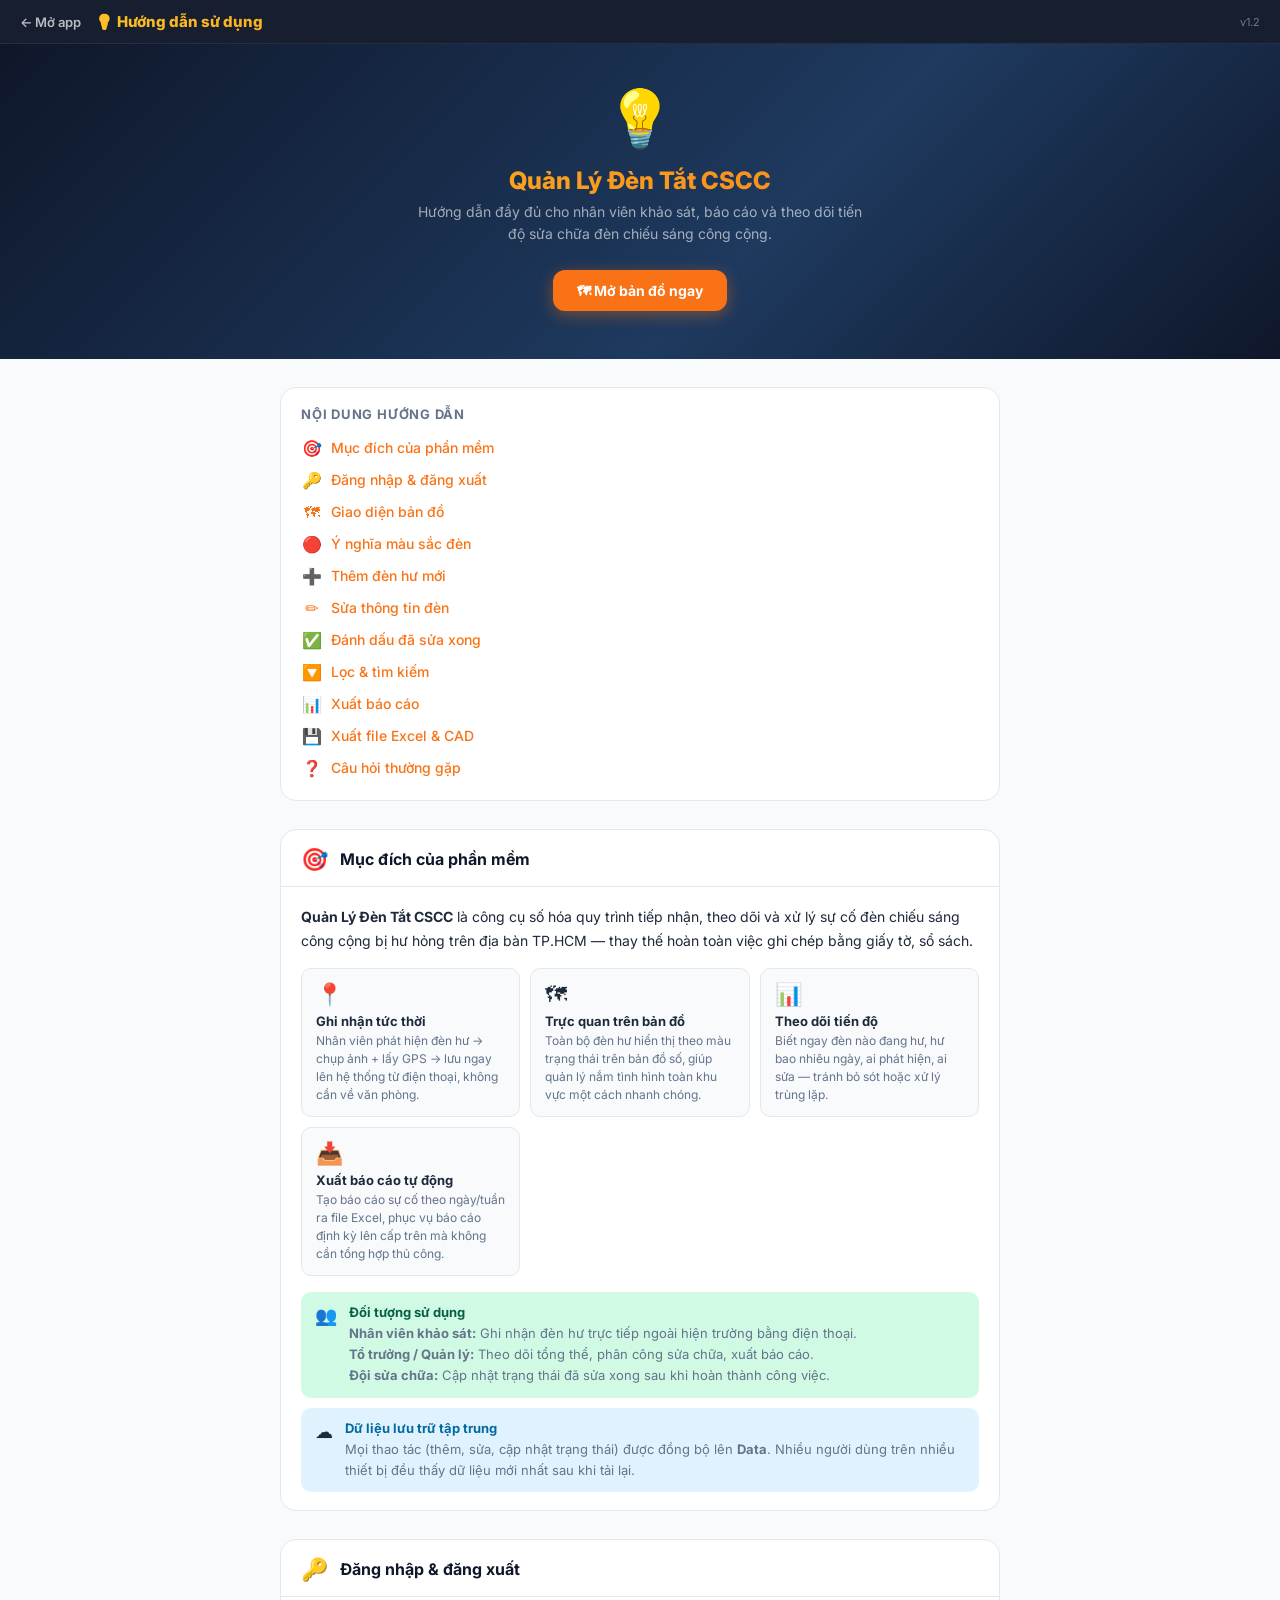
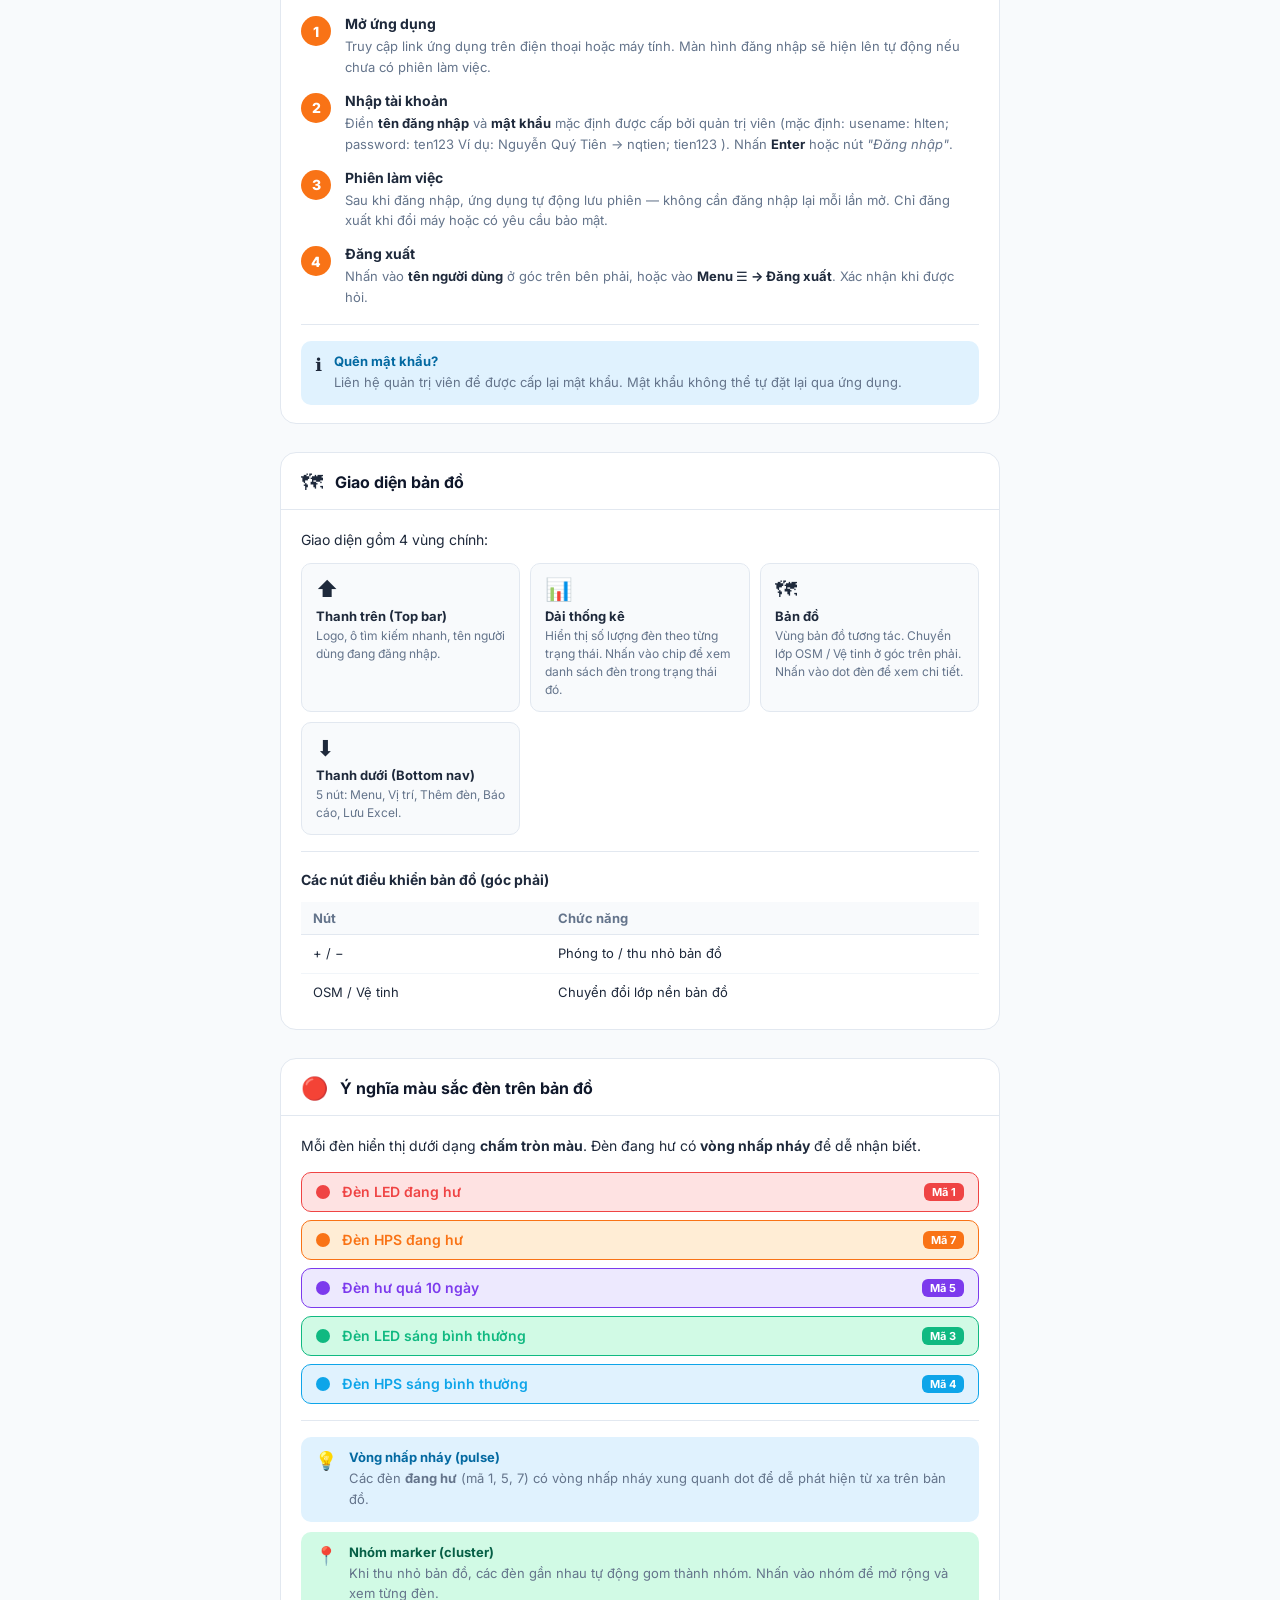
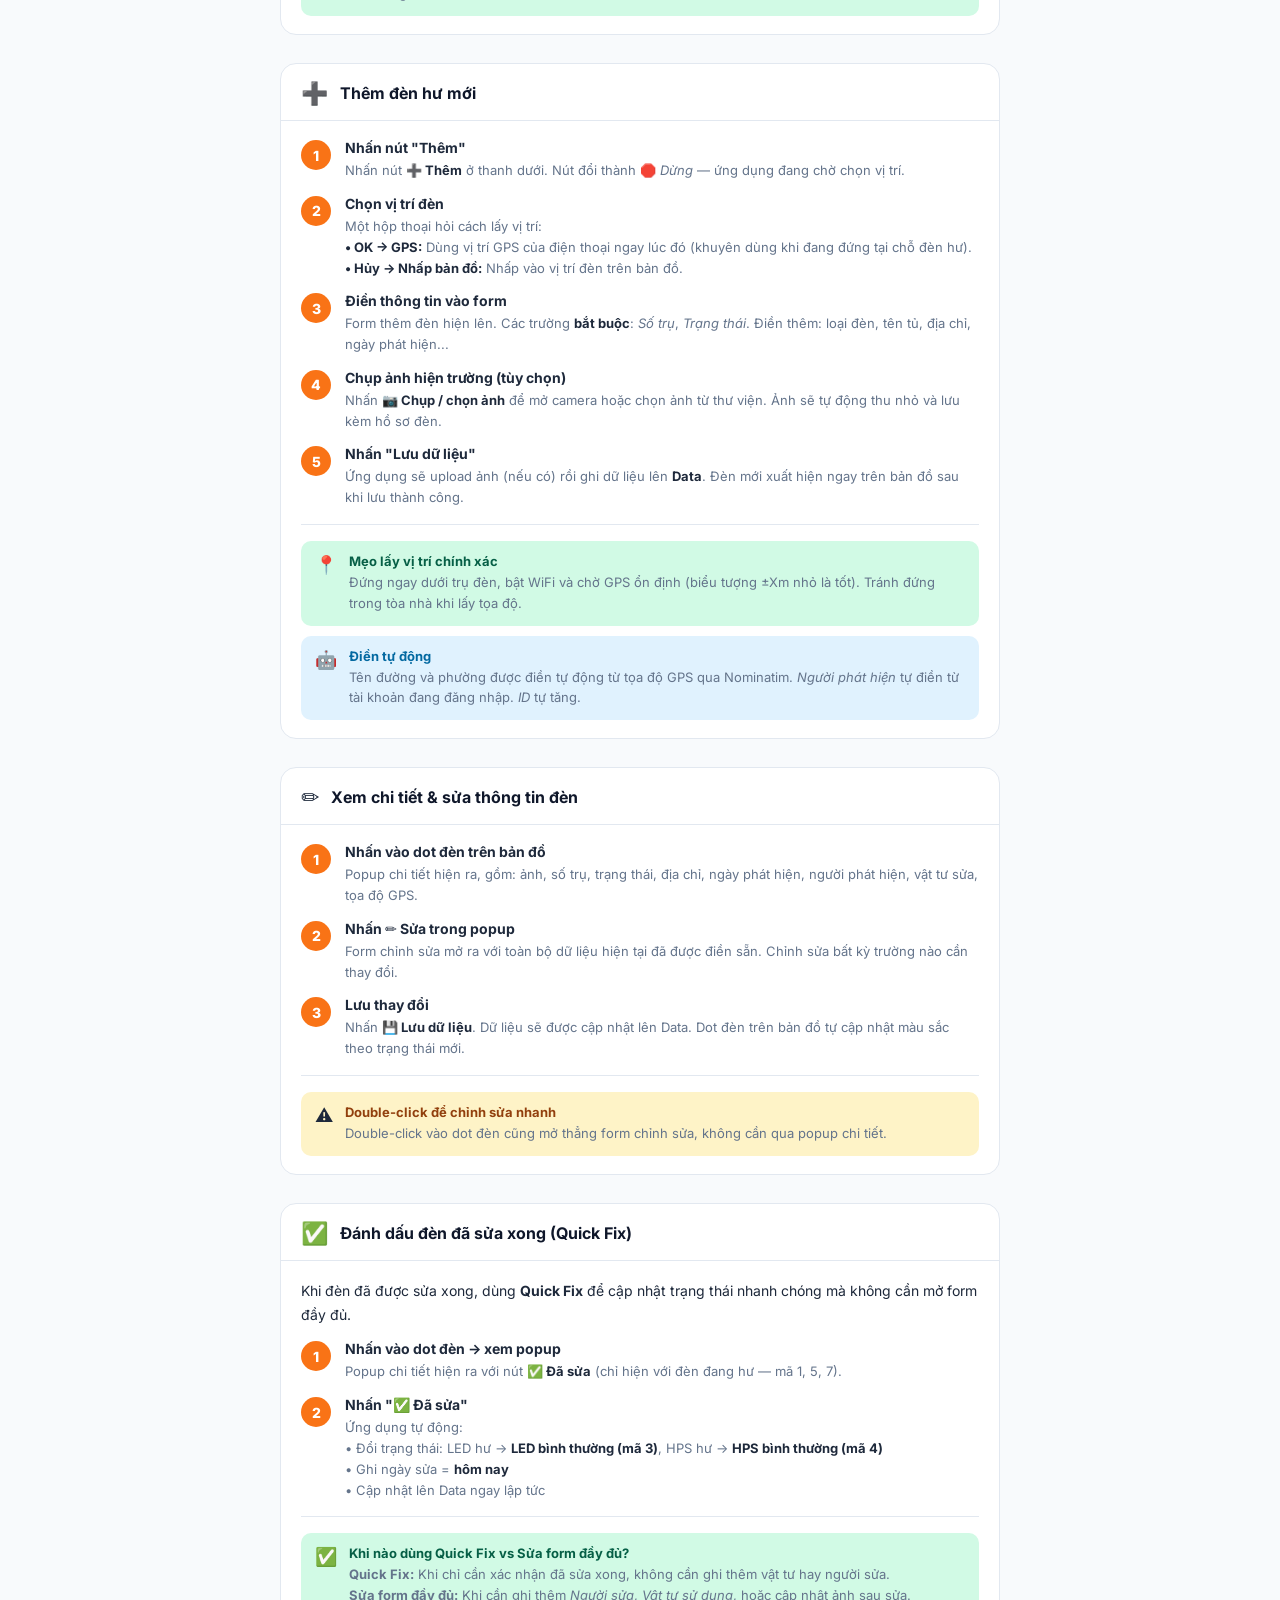
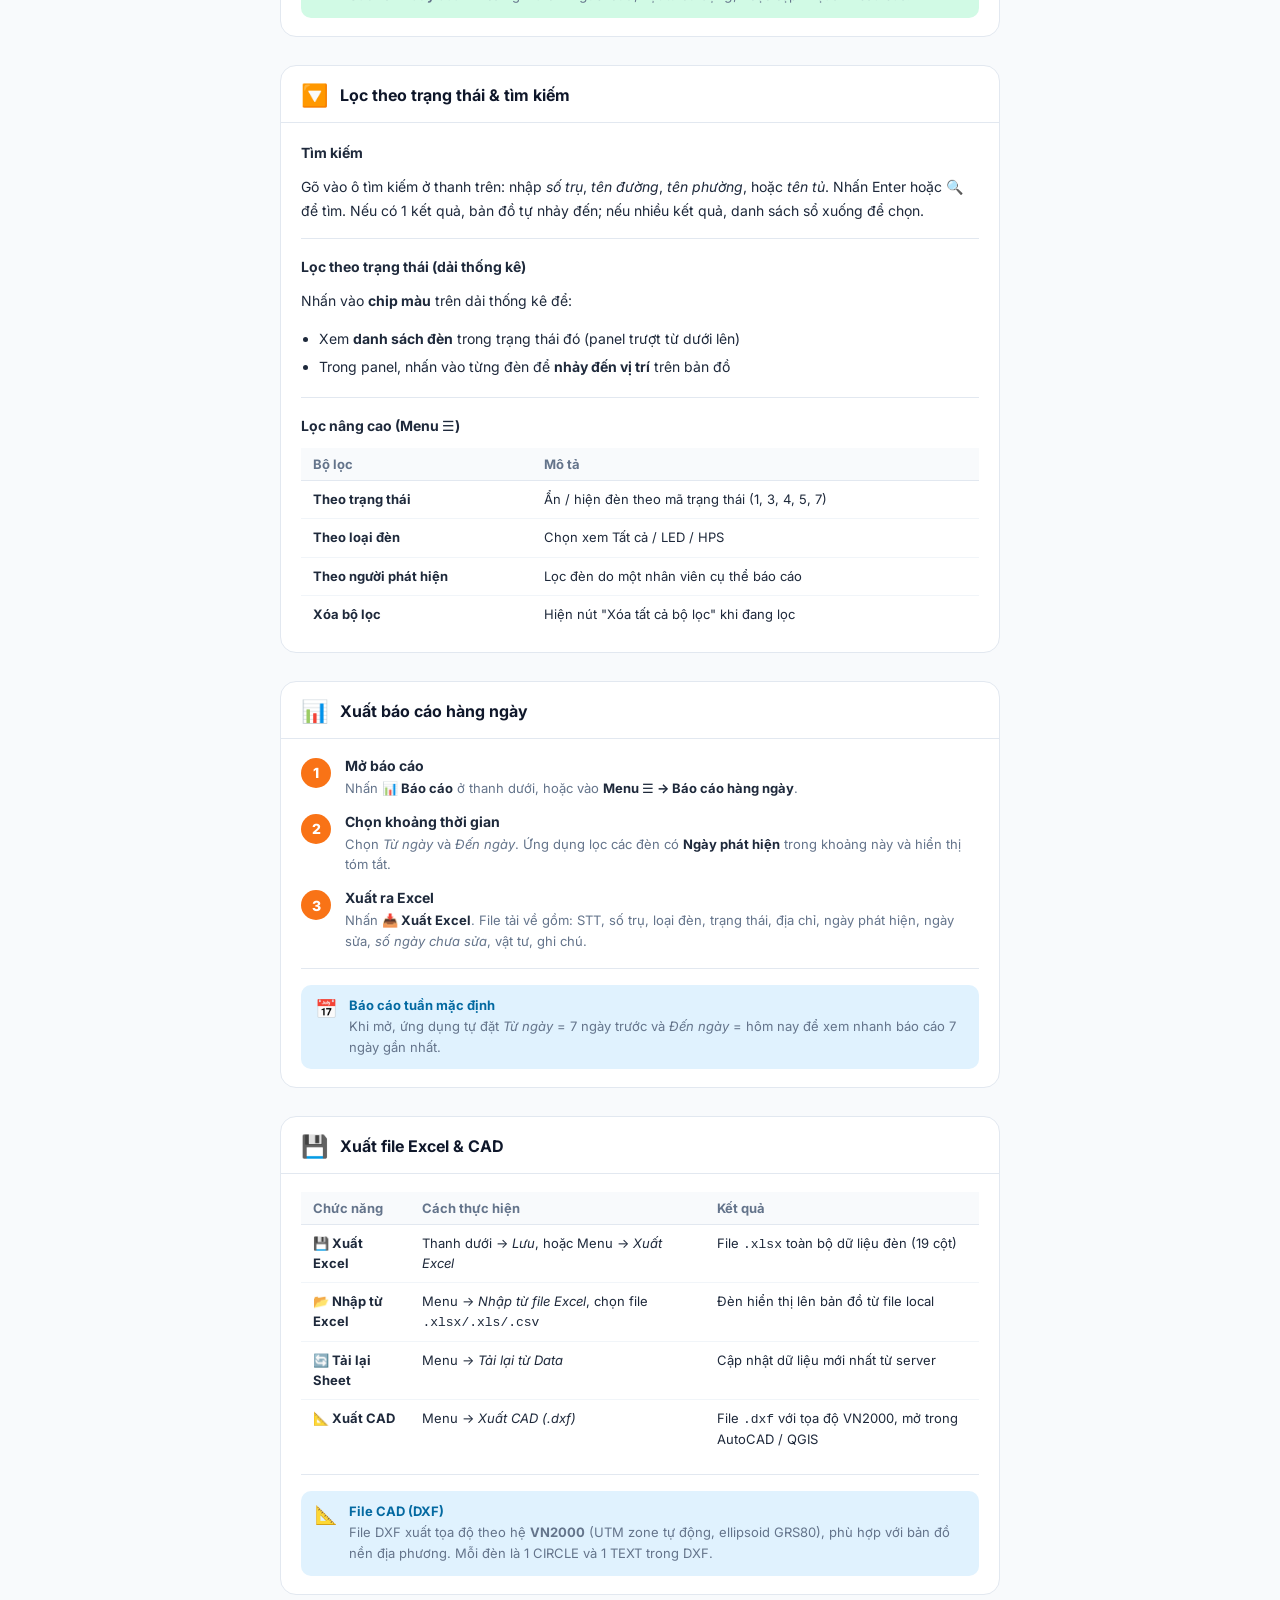
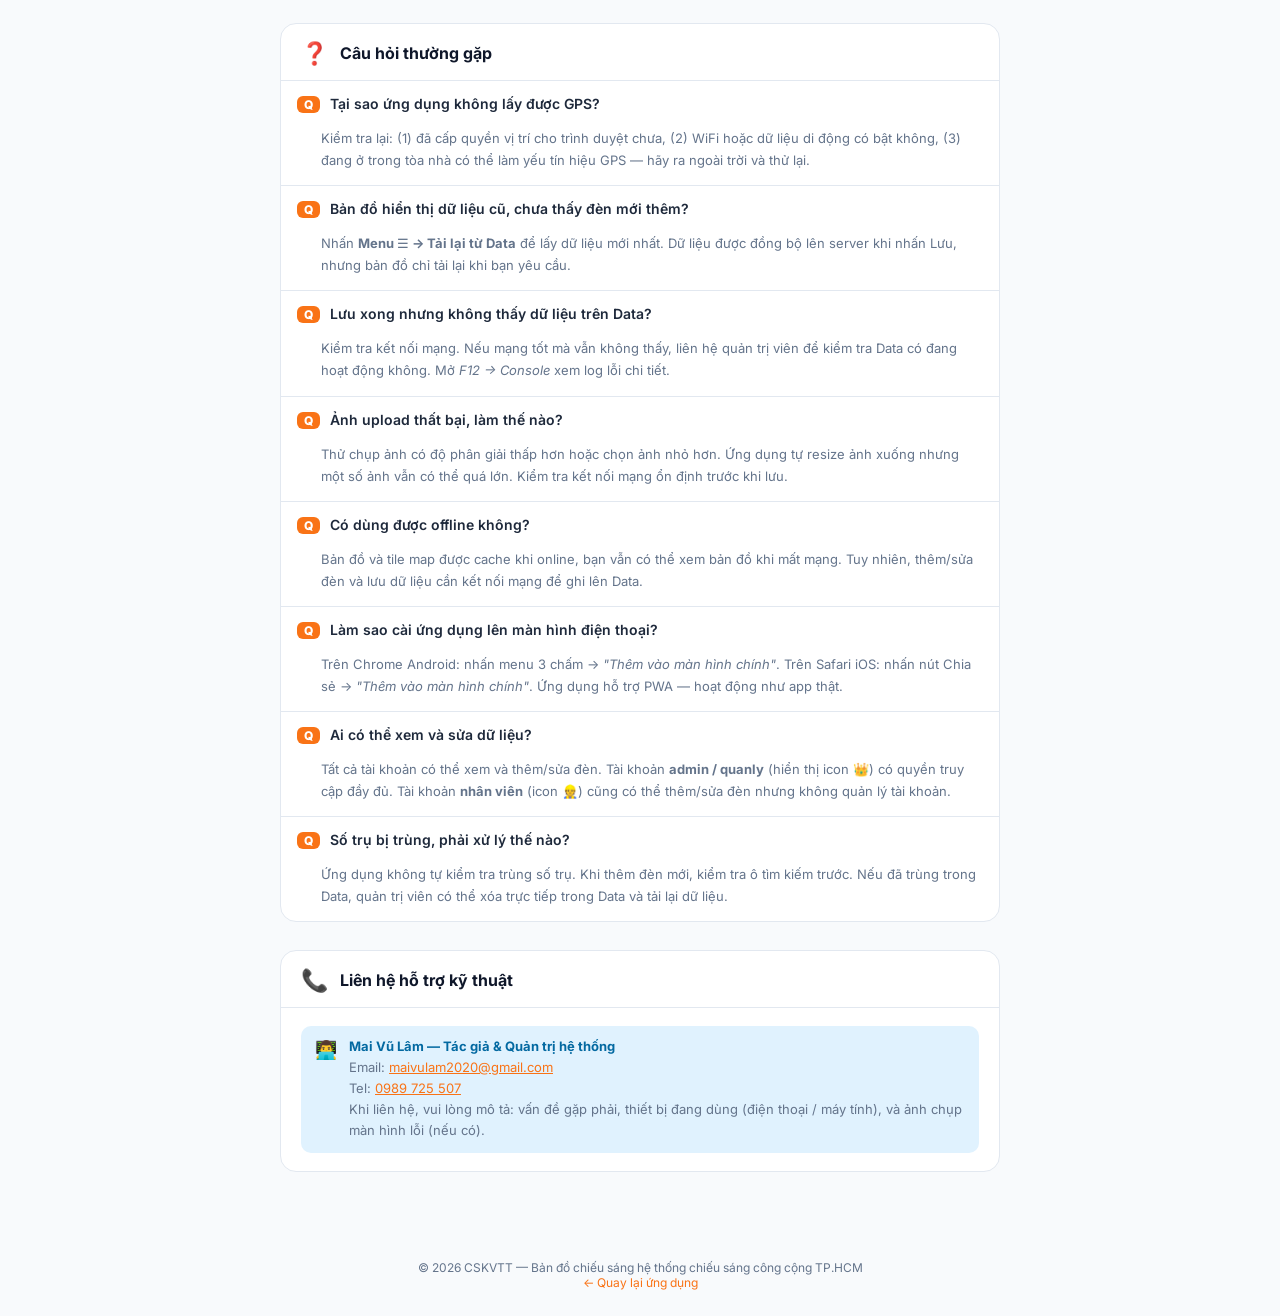
==== huongdan.html @ 90a9df26 "lan2" ====
<!DOCTYPE html>
<html lang="vi">
<head>
  <meta charset="utf-8">
  <meta name="viewport" content="width=device-width, initial-scale=1.0, viewport-fit=cover">
  <title>Hướng dẫn — Quản Lý Đèn Tắt CSCC</title>
  <link href="https://fonts.googleapis.com/css2?family=Inter:wght@400;500;600;700;800&display=swap" rel="stylesheet">
  <style>
    *, *::before, *::after { box-sizing: border-box; margin: 0; padding: 0; }
    :root {
      --navy: #0f172a; --navy2: #1e293b;
      --orange: #f97316; --orange-light: #fff7ed;
      --green: #10b981; --green-light: #d1fae5;
      --red: #ef4444; --red-light: #fee2e2;
      --sky: #0ea5e9; --sky-light: #e0f2fe;
      --purple: #7c3aed; --purple-light: #ede9fe;
      --amber: #f59e0b;
      --text: #1e293b; --text-muted: #64748b; --border: #e2e8f0; --bg: #f8fafc;
    }
    html, body { font-family: 'Inter', system-ui, sans-serif; color: var(--text); background: var(--bg); }

    /* ── TOPBAR ── */
    .topbar {
      position: sticky; top: 0; z-index: 100;
      background: rgba(15,23,42,.97); backdrop-filter: blur(14px);
      padding: 12px 20px; display: flex; align-items: center; gap: 14px;
      border-bottom: 1px solid rgba(255,255,255,.08);
    }
    .topbar-back {
      color: rgba(255,255,255,.7); text-decoration: none; font-size: 13px; font-weight: 600;
      display: flex; align-items: center; gap: 6px; transition: color .2s;
    }
    .topbar-back:hover { color: var(--orange); }
    .topbar-title {
      font-size: 15px; font-weight: 800; flex: 1;
      background: linear-gradient(135deg, #fbbf24, #f97316);
      -webkit-background-clip: text; -webkit-text-fill-color: transparent;
    }
    .topbar-ver { font-size: 11px; color: rgba(255,255,255,.4); }

    /* ── HERO ── */
    .hero {
      background: linear-gradient(135deg, var(--navy) 0%, #1e3a5f 60%, #0f172a 100%);
      padding: 40px 20px 48px; text-align: center; color: #fff;
    }
    .hero-icon { font-size: 56px; margin-bottom: 14px; }
    .hero-title { font-size: 24px; font-weight: 800; margin-bottom: 6px;
      background: linear-gradient(135deg,#fbbf24,#f97316); -webkit-background-clip:text; -webkit-text-fill-color:transparent; }
    .hero-sub { font-size: 14px; color: rgba(255,255,255,.6); max-width: 460px; margin: 0 auto 24px; line-height: 1.6; }
    .hero-link {
      display: inline-flex; align-items: center; gap: 8px;
      background: var(--orange); color: #fff; text-decoration: none;
      padding: 12px 24px; border-radius: 12px; font-weight: 700; font-size: 14px;
      box-shadow: 0 4px 16px rgba(249,115,22,.4); transition: opacity .2s;
    }
    .hero-link:hover { opacity: .88; }

    /* ── TOC ── */
    .toc-wrap { max-width: 760px; margin: 0 auto; padding: 28px 20px 0; }
    .toc { background: #fff; border-radius: 16px; border: 1px solid var(--border); padding: 18px 20px; }
    .toc-title { font-size: 13px; font-weight: 700; color: var(--text-muted); text-transform: uppercase; letter-spacing: .06em; margin-bottom: 12px; }
    .toc-list { list-style: none; display: flex; flex-direction: column; gap: 4px; }
    .toc-list a { color: var(--orange); text-decoration: none; font-size: 14px; font-weight: 500; display: flex; align-items: center; gap: 8px; padding: 4px 0; }
    .toc-list a:hover { text-decoration: underline; }
    .toc-list .ti { font-size: 16px; width: 22px; text-align: center; }

    /* ── CONTENT ── */
    .content { max-width: 760px; margin: 0 auto; padding: 28px 20px 60px; display: flex; flex-direction: column; gap: 28px; }
    .section { background: #fff; border-radius: 16px; border: 1px solid var(--border); overflow: hidden; }
    .section-header {
      padding: 16px 20px 14px; border-bottom: 1px solid var(--border);
      display: flex; align-items: center; gap: 12px;
    }
    .section-icon { font-size: 22px; }
    .section-title { font-size: 16px; font-weight: 700; color: var(--navy); }
    .section-body { padding: 18px 20px; }
    .section-body p { font-size: 14px; line-height: 1.7; color: var(--text); margin-bottom: 12px; }
    .section-body p:last-child { margin-bottom: 0; }

    /* ── STEPS ── */
    .steps { display: flex; flex-direction: column; gap: 14px; }
    .step { display: flex; gap: 14px; align-items: flex-start; }
    .step-num {
      width: 30px; height: 30px; border-radius: 50%; background: var(--orange); color: #fff;
      font-size: 14px; font-weight: 800; display: flex; align-items: center; justify-content: center; flex-shrink: 0; margin-top: 1px;
    }
    .step-body { flex: 1; }
    .step-title { font-size: 14px; font-weight: 700; color: var(--text); margin-bottom: 4px; }
    .step-desc { font-size: 13px; color: var(--text-muted); line-height: 1.6; }
    .step-desc strong { color: var(--text); }

    /* ── STATUS LEGEND ── */
    .status-grid { display: flex; flex-direction: column; gap: 8px; }
    .status-row {
      display: flex; align-items: center; gap: 12px; padding: 10px 14px;
      border-radius: 10px; border: 1.5px solid transparent;
    }
    .status-dot { width: 14px; height: 14px; border-radius: 50%; flex-shrink: 0; }
    .status-label { font-size: 14px; font-weight: 600; flex: 1; }
    .status-desc { font-size: 12px; color: var(--text-muted); }
    .status-tag { font-size: 11px; font-weight: 700; border-radius: 6px; padding: 2px 8px; flex-shrink: 0; }
    .pulse-demo {
      width: 14px; height: 14px; border-radius: 50%; flex-shrink: 0; position: relative;
    }
    .pulse-demo::before {
      content: ''; position: absolute; inset: -4px; border-radius: 50%;
      border: 2px solid currentColor; opacity: 0;
      animation: pulse 2s ease-out infinite;
    }
    @keyframes pulse { 0%{opacity:.7;transform:scale(1)} 100%{opacity:0;transform:scale(2)} }

    /* ── TIPS ── */
    .tip { display: flex; gap: 12px; padding: 12px 14px; border-radius: 10px; align-items: flex-start; margin-bottom: 10px; }
    .tip:last-child { margin-bottom: 0; }
    .tip-icon { font-size: 18px; flex-shrink: 0; margin-top: 1px; }
    .tip-body { flex: 1; }
    .tip-title { font-size: 13px; font-weight: 700; margin-bottom: 3px; }
    .tip-desc { font-size: 13px; line-height: 1.6; color: var(--text-muted); }
    .tip.info { background: var(--sky-light); }
    .tip.info .tip-title { color: #0369a1; }
    .tip.warn { background: var(--amber-light, #fef3c7); }
    .tip.warn .tip-title { color: #92400e; }
    .tip.ok { background: var(--green-light); }
    .tip.ok .tip-title { color: #065f46; }
    .tip.err { background: var(--red-light); }
    .tip.err .tip-title { color: #991b1b; }

    /* ── UI REFERENCE ── */
    .ui-grid { display: grid; grid-template-columns: repeat(auto-fill, minmax(200px, 1fr)); gap: 10px; }
    .ui-card { background: var(--bg); border-radius: 10px; border: 1px solid var(--border); padding: 12px 14px; }
    .ui-icon { font-size: 22px; margin-bottom: 6px; }
    .ui-name { font-size: 13px; font-weight: 700; color: var(--text); margin-bottom: 3px; }
    .ui-desc { font-size: 12px; color: var(--text-muted); line-height: 1.5; }

    /* ── TABLE ── */
    .tbl { width: 100%; border-collapse: collapse; font-size: 13px; }
    .tbl th { background: var(--bg); font-weight: 700; color: var(--text-muted); text-align: left; padding: 8px 12px; border-bottom: 1.5px solid var(--border); }
    .tbl td { padding: 9px 12px; border-bottom: 1px solid #f1f5f9; vertical-align: top; line-height: 1.5; }
    .tbl tr:last-child td { border-bottom: none; }
    .badge { display: inline-block; border-radius: 6px; padding: 2px 8px; font-size: 11px; font-weight: 700; }

    /* ── FAQ ── */
    .faq { display: flex; flex-direction: column; gap: 0; }
    .faq-item { border-bottom: 1px solid var(--border); }
    .faq-item:last-child { border-bottom: none; }
    .faq-q { padding: 14px 16px; font-size: 14px; font-weight: 600; color: var(--text); display: flex; align-items: flex-start; gap: 10px; }
    .faq-q::before { content: 'Q'; background: var(--orange); color: #fff; border-radius: 6px; padding: 1px 7px; font-size: 12px; font-weight: 800; flex-shrink: 0; margin-top: 1px; }
    .faq-a { padding: 0 16px 14px 40px; font-size: 13px; color: var(--text-muted); line-height: 1.7; }

    /* ── DIVIDER ── */
    hr.soft { border: none; border-top: 1px solid var(--border); margin: 16px 0; }

    /* ── FOOTER ── */
    .footer { text-align: center; padding: 28px 20px; font-size: 12px; color: var(--text-muted); }
    .footer a { color: var(--orange); text-decoration: none; }

    @media (max-width: 540px) {
      .hero-title { font-size: 20px; }
      .ui-grid { grid-template-columns: 1fr 1fr; }
      .tbl { font-size: 12px; }
    }
  </style>
</head>
<body>

<!-- TOPBAR -->
<nav class="topbar">
  <a href="dentat.html" class="topbar-back">← Mở app</a>
  <span class="topbar-title">💡 Hướng dẫn sử dụng</span>
  <span class="topbar-ver">v1.2</span>
</nav>

<!-- HERO -->
<div class="hero">
  <div class="hero-icon">💡</div>
  <div class="hero-title">Quản Lý Đèn Tắt CSCC</div>
  <div class="hero-sub">Hướng dẫn đầy đủ cho nhân viên khảo sát, báo cáo và theo dõi tiến độ sửa chữa đèn chiếu sáng công cộng.</div>
  <a href="dentat.html" class="hero-link">🗺 Mở bản đồ ngay</a>
</div>

<!-- TOC -->
<div class="toc-wrap">
  <div class="toc">
    <div class="toc-title">Nội dung hướng dẫn</div>
    <ul class="toc-list">
      <li><a href="#s-purpose"><span class="ti">🎯</span>Mục đích của phần mềm</a></li>
      <li><a href="#s-login"><span class="ti">🔑</span>Đăng nhập & đăng xuất</a></li>
      <li><a href="#s-map"><span class="ti">🗺</span>Giao diện bản đồ</a></li>
      <li><a href="#s-status"><span class="ti">🔴</span>Ý nghĩa màu sắc đèn</a></li>
      <li><a href="#s-add"><span class="ti">➕</span>Thêm đèn hư mới</a></li>
      <li><a href="#s-edit"><span class="ti">✏️</span>Sửa thông tin đèn</a></li>
      <li><a href="#s-fix"><span class="ti">✅</span>Đánh dấu đã sửa xong</a></li>
      <li><a href="#s-filter"><span class="ti">🔽</span>Lọc & tìm kiếm</a></li>
      <li><a href="#s-report"><span class="ti">📊</span>Xuất báo cáo</a></li>
      <li><a href="#s-export"><span class="ti">💾</span>Xuất file Excel & CAD</a></li>
      <li><a href="#s-faq"><span class="ti">❓</span>Câu hỏi thường gặp</a></li>
    </ul>
  </div>
</div>

<!-- CONTENT -->
<div class="content">

  <!-- PURPOSE -->
  <div class="section" id="s-purpose">
    <div class="section-header">
      <span class="section-icon">🎯</span>
      <span class="section-title">Mục đích của phần mềm</span>
    </div>
    <div class="section-body">
      <p><strong>Quản Lý Đèn Tắt CSCC</strong> là công cụ số hóa quy trình tiếp nhận, theo dõi và xử lý sự cố đèn chiếu sáng công cộng bị hư hỏng trên địa bàn TP.HCM — thay thế hoàn toàn việc ghi chép bằng giấy tờ, sổ sách.</p>

      <div class="ui-grid" style="margin:16px 0">
        <div class="ui-card">
          <div class="ui-icon">📍</div>
          <div class="ui-name">Ghi nhận tức thời</div>
          <div class="ui-desc">Nhân viên phát hiện đèn hư → chụp ảnh + lấy GPS → lưu ngay lên hệ thống từ điện thoại, không cần về văn phòng.</div>
        </div>
        <div class="ui-card">
          <div class="ui-icon">🗺</div>
          <div class="ui-name">Trực quan trên bản đồ</div>
          <div class="ui-desc">Toàn bộ đèn hư hiển thị theo màu trạng thái trên bản đồ số, giúp quản lý nắm tình hình toàn khu vực một cách nhanh chóng.</div>
        </div>
        <div class="ui-card">
          <div class="ui-icon">📊</div>
          <div class="ui-name">Theo dõi tiến độ</div>
          <div class="ui-desc">Biết ngay đèn nào đang hư, hư bao nhiêu ngày, ai phát hiện, ai sửa — tránh bỏ sót hoặc xử lý trùng lặp.</div>
        </div>
        <div class="ui-card">
          <div class="ui-icon">📥</div>
          <div class="ui-name">Xuất báo cáo tự động</div>
          <div class="ui-desc">Tạo báo cáo sự cố theo ngày/tuần ra file Excel, phục vụ báo cáo định kỳ lên cấp trên mà không cần tổng hợp thủ công.</div>
        </div>
      </div>

      <div class="tip ok">
        <span class="tip-icon">👥</span>
        <div class="tip-body">
          <div class="tip-title">Đối tượng sử dụng</div>
          <div class="tip-desc">
            <strong>Nhân viên khảo sát:</strong> Ghi nhận đèn hư trực tiếp ngoài hiện trường bằng điện thoại.<br>
            <strong>Tổ trưởng / Quản lý:</strong> Theo dõi tổng thể, phân công sửa chữa, xuất báo cáo.<br>
            <strong>Đội sửa chữa:</strong> Cập nhật trạng thái đã sửa xong sau khi hoàn thành công việc.
          </div>
        </div>
      </div>

      <div class="tip info" style="margin-top:10px">
        <span class="tip-icon">☁️</span>
        <div class="tip-body">
          <div class="tip-title">Dữ liệu lưu trữ tập trung</div>
          <div class="tip-desc">Mọi thao tác (thêm, sửa, cập nhật trạng thái) được đồng bộ lên <strong>Data</strong>. Nhiều người dùng trên nhiều thiết bị đều thấy dữ liệu mới nhất sau khi tải lại.</div>
        </div>
      </div>
    </div>
  </div>

  <!-- LOGIN -->
  <div class="section" id="s-login">
    <div class="section-header">
      <span class="section-icon">🔑</span>
      <span class="section-title">Đăng nhập & đăng xuất</span>
    </div>
    <div class="section-body">
      <div class="steps">
        <div class="step">
          <div class="step-num">1</div>
          <div class="step-body">
            <div class="step-title">Mở ứng dụng</div>
            <div class="step-desc">Truy cập link ứng dụng trên điện thoại hoặc máy tính. Màn hình đăng nhập sẽ hiện lên tự động nếu chưa có phiên làm việc.</div>
          </div>
        </div>
        <div class="step">
          <div class="step-num">2</div>
          <div class="step-body">
            <div class="step-title">Nhập tài khoản</div>
            <div class="step-desc">Điền <strong>tên đăng nhập</strong> và <strong>mật khẩu</strong> mặc định được cấp bởi quản trị viên (mặc định: usename: hlten; password: ten123 Ví dụ: Nguyễn Quý Tiên → nqtien; tien123 ). Nhấn <strong>Enter</strong> hoặc nút <em>"Đăng nhập"</em>.</div>
          </div>
        </div>
        <div class="step">
          <div class="step-num">3</div>
          <div class="step-body">
            <div class="step-title">Phiên làm việc</div>
            <div class="step-desc">Sau khi đăng nhập, ứng dụng tự động lưu phiên — không cần đăng nhập lại mỗi lần mở. Chỉ đăng xuất khi đổi máy hoặc có yêu cầu bảo mật.</div>
          </div>
        </div>
        <div class="step">
          <div class="step-num">4</div>
          <div class="step-body">
            <div class="step-title">Đăng xuất</div>
            <div class="step-desc">Nhấn vào <strong>tên người dùng</strong> ở góc trên bên phải, hoặc vào <strong>Menu ☰ → Đăng xuất</strong>. Xác nhận khi được hỏi.</div>
          </div>
        </div>
      </div>
      <hr class="soft">
      <div class="tip info">
        <span class="tip-icon">ℹ️</span>
        <div class="tip-body">
          <div class="tip-title">Quên mật khẩu?</div>
          <div class="tip-desc">Liên hệ quản trị viên để được cấp lại mật khẩu. Mật khẩu không thể tự đặt lại qua ứng dụng.</div>
        </div>
      </div>
    </div>
  </div>

  <!-- MAP INTERFACE -->
  <div class="section" id="s-map">
    <div class="section-header">
      <span class="section-icon">🗺</span>
      <span class="section-title">Giao diện bản đồ</span>
    </div>
    <div class="section-body">
      <p>Giao diện gồm 4 vùng chính:</p>
      <div class="ui-grid">
        <div class="ui-card">
          <div class="ui-icon">⬆️</div>
          <div class="ui-name">Thanh trên (Top bar)</div>
          <div class="ui-desc">Logo, ô tìm kiếm nhanh, tên người dùng đang đăng nhập.</div>
        </div>
        <div class="ui-card">
          <div class="ui-icon">📊</div>
          <div class="ui-name">Dải thống kê</div>
          <div class="ui-desc">Hiển thị số lượng đèn theo từng trạng thái. Nhấn vào chip để xem danh sách đèn trong trạng thái đó.</div>
        </div>
        <div class="ui-card">
          <div class="ui-icon">🗺</div>
          <div class="ui-name">Bản đồ</div>
          <div class="ui-desc">Vùng bản đồ tương tác. Chuyển lớp OSM / Vệ tinh ở góc trên phải. Nhấn vào dot đèn để xem chi tiết.</div>
        </div>
        <div class="ui-card">
          <div class="ui-icon">⬇️</div>
          <div class="ui-name">Thanh dưới (Bottom nav)</div>
          <div class="ui-desc">5 nút: Menu, Vị trí, Thêm đèn, Báo cáo, Lưu Excel.</div>
        </div>
      </div>
      <hr class="soft">
      <p style="font-weight:700;font-size:14px;margin-bottom:10px">Các nút điều khiển bản đồ (góc phải)</p>
      <table class="tbl">
        <thead><tr><th>Nút</th><th>Chức năng</th></tr></thead>
        <tbody>
          <tr><td>+&nbsp;/&nbsp;−</td><td>Phóng to / thu nhỏ bản đồ</td></tr>
          <tr><td>OSM / Vệ tinh</td><td>Chuyển đổi lớp nền bản đồ</td></tr>
        </tbody>
      </table>
    </div>
  </div>

  <!-- STATUS LEGEND -->
  <div class="section" id="s-status">
    <div class="section-header">
      <span class="section-icon">🔴</span>
      <span class="section-title">Ý nghĩa màu sắc đèn trên bản đồ</span>
    </div>
    <div class="section-body">
      <p>Mỗi đèn hiển thị dưới dạng <strong>chấm tròn màu</strong>. Đèn đang hư có <strong>vòng nhấp nháy</strong> để dễ nhận biết.</p>
      <div class="status-grid" style="margin-top:14px">
        <div class="status-row" style="background:#fee2e2;border-color:#ef4444">
          <div class="pulse-demo" style="background:#ef4444;color:#ef4444"></div>
          <div class="status-label" style="color:#ef4444">Đèn LED đang hư</div>
          <span class="status-tag" style="background:#ef4444;color:#fff">Mã 1</span>
        </div>
        <div class="status-row" style="background:#ffedd5;border-color:#f97316">
          <div class="pulse-demo" style="background:#f97316;color:#f97316"></div>
          <div class="status-label" style="color:#f97316">Đèn HPS đang hư</div>
          <span class="status-tag" style="background:#f97316;color:#fff">Mã 7</span>
        </div>
        <div class="status-row" style="background:#ede9fe;border-color:#7c3aed">
          <div class="pulse-demo" style="background:#7c3aed;color:#7c3aed"></div>
          <div class="status-label" style="color:#7c3aed">Đèn hư quá 10 ngày</div>
          <span class="status-tag" style="background:#7c3aed;color:#fff">Mã 5</span>
        </div>
        <div class="status-row" style="background:#d1fae5;border-color:#10b981">
          <div class="status-dot" style="background:#10b981"></div>
          <div class="status-label" style="color:#10b981">Đèn LED sáng bình thường</div>
          <span class="status-tag" style="background:#10b981;color:#fff">Mã 3</span>
        </div>
        <div class="status-row" style="background:#e0f2fe;border-color:#0ea5e9">
          <div class="status-dot" style="background:#0ea5e9"></div>
          <div class="status-label" style="color:#0ea5e9">Đèn HPS sáng bình thường</div>
          <span class="status-tag" style="background:#0ea5e9;color:#fff">Mã 4</span>
        </div>
      </div>
      <hr class="soft">
      <div class="tip info">
        <span class="tip-icon">💡</span>
        <div class="tip-body">
          <div class="tip-title">Vòng nhấp nháy (pulse)</div>
          <div class="tip-desc">Các đèn <strong>đang hư</strong> (mã 1, 5, 7) có vòng nhấp nháy xung quanh dot để dễ phát hiện từ xa trên bản đồ.</div>
        </div>
      </div>
      <div class="tip ok" style="margin-top:8px">
        <span class="tip-icon">📍</span>
        <div class="tip-body">
          <div class="tip-title">Nhóm marker (cluster)</div>
          <div class="tip-desc">Khi thu nhỏ bản đồ, các đèn gần nhau tự động gom thành nhóm. Nhấn vào nhóm để mở rộng và xem từng đèn.</div>
        </div>
      </div>
    </div>
  </div>

  <!-- ADD MARKER -->
  <div class="section" id="s-add">
    <div class="section-header">
      <span class="section-icon">➕</span>
      <span class="section-title">Thêm đèn hư mới</span>
    </div>
    <div class="section-body">
      <div class="steps">
        <div class="step">
          <div class="step-num">1</div>
          <div class="step-body">
            <div class="step-title">Nhấn nút "Thêm"</div>
            <div class="step-desc">Nhấn nút <strong>➕ Thêm</strong> ở thanh dưới. Nút đổi thành 🛑 <em>Dừng</em> — ứng dụng đang chờ chọn vị trí.</div>
          </div>
        </div>
        <div class="step">
          <div class="step-num">2</div>
          <div class="step-body">
            <div class="step-title">Chọn vị trí đèn</div>
            <div class="step-desc">Một hộp thoại hỏi cách lấy vị trí:<br>
              <strong>• OK → GPS:</strong> Dùng vị trí GPS của điện thoại ngay lúc đó (khuyên dùng khi đang đứng tại chỗ đèn hư).<br>
              <strong>• Hủy → Nhấp bản đồ:</strong> Nhấp vào vị trí đèn trên bản đồ.</div>
          </div>
        </div>
        <div class="step">
          <div class="step-num">3</div>
          <div class="step-body">
            <div class="step-title">Điền thông tin vào form</div>
            <div class="step-desc">Form thêm đèn hiện lên. Các trường <strong>bắt buộc</strong>: <em>Số trụ</em>, <em>Trạng thái</em>. Điền thêm: loại đèn, tên tủ, địa chỉ, ngày phát hiện...</div>
          </div>
        </div>
        <div class="step">
          <div class="step-num">4</div>
          <div class="step-body">
            <div class="step-title">Chụp ảnh hiện trường (tùy chọn)</div>
            <div class="step-desc">Nhấn <strong>📷 Chụp / chọn ảnh</strong> để mở camera hoặc chọn ảnh từ thư viện. Ảnh sẽ tự động thu nhỏ và lưu kèm hồ sơ đèn.</div>
          </div>
        </div>
        <div class="step">
          <div class="step-num">5</div>
          <div class="step-body">
            <div class="step-title">Nhấn "Lưu dữ liệu"</div>
            <div class="step-desc">Ứng dụng sẽ upload ảnh (nếu có) rồi ghi dữ liệu lên <strong>Data</strong>. Đèn mới xuất hiện ngay trên bản đồ sau khi lưu thành công.</div>
          </div>
        </div>
      </div>
      <hr class="soft">
      <div class="tip ok">
        <span class="tip-icon">📍</span>
        <div class="tip-body">
          <div class="tip-title">Mẹo lấy vị trí chính xác</div>
          <div class="tip-desc">Đứng ngay dưới trụ đèn, bật WiFi và chờ GPS ổn định (biểu tượng ±Xm nhỏ là tốt). Tránh đứng trong tòa nhà khi lấy tọa độ.</div>
        </div>
      </div>
      <div class="tip info" style="margin-top:8px">
        <span class="tip-icon">🤖</span>
        <div class="tip-body">
          <div class="tip-title">Điền tự động</div>
          <div class="tip-desc">Tên đường và phường được điền tự động từ tọa độ GPS qua Nominatim. <em>Người phát hiện</em> tự điền từ tài khoản đang đăng nhập. <em>ID</em> tự tăng.</div>
        </div>
      </div>
    </div>
  </div>

  <!-- EDIT -->
  <div class="section" id="s-edit">
    <div class="section-header">
      <span class="section-icon">✏️</span>
      <span class="section-title">Xem chi tiết & sửa thông tin đèn</span>
    </div>
    <div class="section-body">
      <div class="steps">
        <div class="step">
          <div class="step-num">1</div>
          <div class="step-body">
            <div class="step-title">Nhấn vào dot đèn trên bản đồ</div>
            <div class="step-desc">Popup chi tiết hiện ra, gồm: ảnh, số trụ, trạng thái, địa chỉ, ngày phát hiện, người phát hiện, vật tư sửa, tọa độ GPS.</div>
          </div>
        </div>
        <div class="step">
          <div class="step-num">2</div>
          <div class="step-body">
            <div class="step-title">Nhấn ✏️ Sửa trong popup</div>
            <div class="step-desc">Form chỉnh sửa mở ra với toàn bộ dữ liệu hiện tại đã được điền sẵn. Chỉnh sửa bất kỳ trường nào cần thay đổi.</div>
          </div>
        </div>
        <div class="step">
          <div class="step-num">3</div>
          <div class="step-body">
            <div class="step-title">Lưu thay đổi</div>
            <div class="step-desc">Nhấn <strong>💾 Lưu dữ liệu</strong>. Dữ liệu sẽ được cập nhật lên Data. Dot đèn trên bản đồ tự cập nhật màu sắc theo trạng thái mới.</div>
          </div>
        </div>
      </div>
      <hr class="soft">
      <div class="tip warn">
        <span class="tip-icon">⚠️</span>
        <div class="tip-body">
          <div class="tip-title">Double-click để chỉnh sửa nhanh</div>
          <div class="tip-desc">Double-click vào dot đèn cũng mở thẳng form chỉnh sửa, không cần qua popup chi tiết.</div>
        </div>
      </div>
    </div>
  </div>

  <!-- QUICK FIX -->
  <div class="section" id="s-fix">
    <div class="section-header">
      <span class="section-icon">✅</span>
      <span class="section-title">Đánh dấu đèn đã sửa xong (Quick Fix)</span>
    </div>
    <div class="section-body">
      <p>Khi đèn đã được sửa xong, dùng <strong>Quick Fix</strong> để cập nhật trạng thái nhanh chóng mà không cần mở form đầy đủ.</p>
      <div class="steps" style="margin-top:14px">
        <div class="step">
          <div class="step-num">1</div>
          <div class="step-body">
            <div class="step-title">Nhấn vào dot đèn → xem popup</div>
            <div class="step-desc">Popup chi tiết hiện ra với nút <strong>✅ Đã sửa</strong> (chỉ hiện với đèn đang hư — mã 1, 5, 7).</div>
          </div>
        </div>
        <div class="step">
          <div class="step-num">2</div>
          <div class="step-body">
            <div class="step-title">Nhấn "✅ Đã sửa"</div>
            <div class="step-desc">Ứng dụng tự động:<br>
              • Đổi trạng thái: LED hư → <strong>LED bình thường (mã 3)</strong>, HPS hư → <strong>HPS bình thường (mã 4)</strong><br>
              • Ghi ngày sửa = <strong>hôm nay</strong><br>
              • Cập nhật lên Data ngay lập tức</div>
          </div>
        </div>
      </div>
      <hr class="soft">
      <div class="tip ok">
        <span class="tip-icon">✅</span>
        <div class="tip-body">
          <div class="tip-title">Khi nào dùng Quick Fix vs Sửa form đầy đủ?</div>
          <div class="tip-desc">
            <strong>Quick Fix:</strong> Khi chỉ cần xác nhận đã sửa xong, không cần ghi thêm vật tư hay người sửa.<br>
            <strong>Sửa form đầy đủ:</strong> Khi cần ghi thêm <em>Người sửa</em>, <em>Vật tư sử dụng</em>, hoặc cập nhật ảnh sau sửa.
          </div>
        </div>
      </div>
    </div>
  </div>

  <!-- FILTER & SEARCH -->
  <div class="section" id="s-filter">
    <div class="section-header">
      <span class="section-icon">🔽</span>
      <span class="section-title">Lọc theo trạng thái & tìm kiếm</span>
    </div>
    <div class="section-body">
      <p style="font-weight:700;font-size:14px;margin-bottom:10px">Tìm kiếm</p>
      <p>Gõ vào ô tìm kiếm ở thanh trên: nhập <em>số trụ</em>, <em>tên đường</em>, <em>tên phường</em>, hoặc <em>tên tủ</em>. Nhấn Enter hoặc 🔍 để tìm. Nếu có 1 kết quả, bản đồ tự nhảy đến; nếu nhiều kết quả, danh sách sổ xuống để chọn.</p>
      <hr class="soft">
      <p style="font-weight:700;font-size:14px;margin-bottom:10px">Lọc theo trạng thái (dải thống kê)</p>
      <p>Nhấn vào <strong>chip màu</strong> trên dải thống kê để:</p>
      <ul style="margin-left:18px;font-size:14px;line-height:2">
        <li>Xem <strong>danh sách đèn</strong> trong trạng thái đó (panel trượt từ dưới lên)</li>
        <li>Trong panel, nhấn vào từng đèn để <strong>nhảy đến vị trí</strong> trên bản đồ</li>
      </ul>
      <hr class="soft">
      <p style="font-weight:700;font-size:14px;margin-bottom:10px">Lọc nâng cao (Menu ☰)</p>
      <table class="tbl">
        <thead><tr><th>Bộ lọc</th><th>Mô tả</th></tr></thead>
        <tbody>
          <tr><td><strong>Theo trạng thái</strong></td><td>Ẩn / hiện đèn theo mã trạng thái (1, 3, 4, 5, 7)</td></tr>
          <tr><td><strong>Theo loại đèn</strong></td><td>Chọn xem Tất cả / LED / HPS</td></tr>
          <tr><td><strong>Theo người phát hiện</strong></td><td>Lọc đèn do một nhân viên cụ thể báo cáo</td></tr>
          <tr><td><strong>Xóa bộ lọc</strong></td><td>Hiện nút "Xóa tất cả bộ lọc" khi đang lọc</td></tr>
        </tbody>
      </table>
    </div>
  </div>

  <!-- REPORT -->
  <div class="section" id="s-report">
    <div class="section-header">
      <span class="section-icon">📊</span>
      <span class="section-title">Xuất báo cáo hàng ngày</span>
    </div>
    <div class="section-body">
      <div class="steps">
        <div class="step">
          <div class="step-num">1</div>
          <div class="step-body">
            <div class="step-title">Mở báo cáo</div>
            <div class="step-desc">Nhấn <strong>📊 Báo cáo</strong> ở thanh dưới, hoặc vào <strong>Menu ☰ → Báo cáo hàng ngày</strong>.</div>
          </div>
        </div>
        <div class="step">
          <div class="step-num">2</div>
          <div class="step-body">
            <div class="step-title">Chọn khoảng thời gian</div>
            <div class="step-desc">Chọn <em>Từ ngày</em> và <em>Đến ngày</em>. Ứng dụng lọc các đèn có <strong>Ngày phát hiện</strong> trong khoảng này và hiển thị tóm tắt.</div>
          </div>
        </div>
        <div class="step">
          <div class="step-num">3</div>
          <div class="step-body">
            <div class="step-title">Xuất ra Excel</div>
            <div class="step-desc">Nhấn <strong>📥 Xuất Excel</strong>. File tải về gồm: STT, số trụ, loại đèn, trạng thái, địa chỉ, ngày phát hiện, ngày sửa, <em>số ngày chưa sửa</em>, vật tư, ghi chú.</div>
          </div>
        </div>
      </div>
      <hr class="soft">
      <div class="tip info">
        <span class="tip-icon">📅</span>
        <div class="tip-body">
          <div class="tip-title">Báo cáo tuần mặc định</div>
          <div class="tip-desc">Khi mở, ứng dụng tự đặt <em>Từ ngày</em> = 7 ngày trước và <em>Đến ngày</em> = hôm nay để xem nhanh báo cáo 7 ngày gần nhất.</div>
        </div>
      </div>
    </div>
  </div>

  <!-- EXPORT -->
  <div class="section" id="s-export">
    <div class="section-header">
      <span class="section-icon">💾</span>
      <span class="section-title">Xuất file Excel & CAD</span>
    </div>
    <div class="section-body">
      <table class="tbl">
        <thead>
          <tr><th>Chức năng</th><th>Cách thực hiện</th><th>Kết quả</th></tr>
        </thead>
        <tbody>
          <tr>
            <td><strong>💾 Xuất Excel</strong></td>
            <td>Thanh dưới → <em>Lưu</em>, hoặc Menu → <em>Xuất Excel</em></td>
            <td>File <code>.xlsx</code> toàn bộ dữ liệu đèn (19 cột)</td>
          </tr>
          <tr>
            <td><strong>📂 Nhập từ Excel</strong></td>
            <td>Menu → <em>Nhập từ file Excel</em>, chọn file <code>.xlsx/.xls/.csv</code></td>
            <td>Đèn hiển thị lên bản đồ từ file local</td>
          </tr>
          <tr>
            <td><strong>🔄 Tải lại Sheet</strong></td>
            <td>Menu → <em>Tải lại từ Data</em></td>
            <td>Cập nhật dữ liệu mới nhất từ server</td>
          </tr>
          <tr>
            <td><strong>📐 Xuất CAD</strong></td>
            <td>Menu → <em>Xuất CAD (.dxf)</em></td>
            <td>File <code>.dxf</code> với tọa độ VN2000, mở trong AutoCAD / QGIS</td>
          </tr>
        </tbody>
      </table>
      <hr class="soft">
      <div class="tip info">
        <span class="tip-icon">📐</span>
        <div class="tip-body">
          <div class="tip-title">File CAD (DXF)</div>
          <div class="tip-desc">File DXF xuất tọa độ theo hệ <strong>VN2000</strong> (UTM zone tự động, ellipsoid GRS80), phù hợp với bản đồ nền địa phương. Mỗi đèn là 1 CIRCLE và 1 TEXT trong DXF.</div>
        </div>
      </div>
    </div>
  </div>

  <!-- FAQ -->
  <div class="section" id="s-faq">
    <div class="section-header">
      <span class="section-icon">❓</span>
      <span class="section-title">Câu hỏi thường gặp</span>
    </div>
    <div class="section-body" style="padding:0">
      <div class="faq">
        <div class="faq-item">
          <div class="faq-q">Tại sao ứng dụng không lấy được GPS?</div>
          <div class="faq-a">Kiểm tra lại: (1) đã cấp quyền vị trí cho trình duyệt chưa, (2) WiFi hoặc dữ liệu di động có bật không, (3) đang ở trong tòa nhà có thể làm yếu tín hiệu GPS — hãy ra ngoài trời và thử lại.</div>
        </div>
        <div class="faq-item">
          <div class="faq-q">Bản đồ hiển thị dữ liệu cũ, chưa thấy đèn mới thêm?</div>
          <div class="faq-a">Nhấn <strong>Menu ☰ → Tải lại từ Data</strong> để lấy dữ liệu mới nhất. Dữ liệu được đồng bộ lên server khi nhấn Lưu, nhưng bản đồ chỉ tải lại khi bạn yêu cầu.</div>
        </div>
        <div class="faq-item">
          <div class="faq-q">Lưu xong nhưng không thấy dữ liệu trên Data?</div>
          <div class="faq-a">Kiểm tra kết nối mạng. Nếu mạng tốt mà vẫn không thấy, liên hệ quản trị viên để kiểm tra Data có đang hoạt động không. Mở <em>F12 → Console</em> xem log lỗi chi tiết.</div>
        </div>
        <div class="faq-item">
          <div class="faq-q">Ảnh upload thất bại, làm thế nào?</div>
          <div class="faq-a">Thử chụp ảnh có độ phân giải thấp hơn hoặc chọn ảnh nhỏ hơn. Ứng dụng tự resize ảnh xuống nhưng một số ảnh vẫn có thể quá lớn. Kiểm tra kết nối mạng ổn định trước khi lưu.</div>
        </div>
        <div class="faq-item">
          <div class="faq-q">Có dùng được offline không?</div>
          <div class="faq-a">Bản đồ và tile map được cache khi online, bạn vẫn có thể xem bản đồ khi mất mạng. Tuy nhiên, thêm/sửa đèn và lưu dữ liệu cần kết nối mạng để ghi lên Data.</div>
        </div>
        <div class="faq-item">
          <div class="faq-q">Làm sao cài ứng dụng lên màn hình điện thoại?</div>
          <div class="faq-a">Trên Chrome Android: nhấn menu 3 chấm → <em>"Thêm vào màn hình chính"</em>. Trên Safari iOS: nhấn nút Chia sẻ → <em>"Thêm vào màn hình chính"</em>. Ứng dụng hỗ trợ PWA — hoạt động như app thật.</div>
        </div>
        <div class="faq-item">
          <div class="faq-q">Ai có thể xem và sửa dữ liệu?</div>
          <div class="faq-a">Tất cả tài khoản có thể xem và thêm/sửa đèn. Tài khoản <strong>admin / quanly</strong> (hiển thị icon 👑) có quyền truy cập đầy đủ. Tài khoản <strong>nhân viên</strong> (icon 👷) cũng có thể thêm/sửa đèn nhưng không quản lý tài khoản.</div>
        </div>
        <div class="faq-item">
          <div class="faq-q">Số trụ bị trùng, phải xử lý thế nào?</div>
          <div class="faq-a">Ứng dụng không tự kiểm tra trùng số trụ. Khi thêm đèn mới, kiểm tra ô tìm kiếm trước. Nếu đã trùng trong Data, quản trị viên có thể xóa trực tiếp trong Data và tải lại dữ liệu.</div>
        </div>
      </div>
    </div>
  </div>

  <!-- CONTACT -->
  <div class="section">
    <div class="section-header">
      <span class="section-icon">📞</span>
      <span class="section-title">Liên hệ hỗ trợ kỹ thuật</span>
    </div>
    <div class="section-body">
      <div class="tip info">
        <span class="tip-icon">👨‍💻</span>
        <div class="tip-body">
          <div class="tip-title">Mai Vũ Lâm — Tác giả & Quản trị hệ thống</div>
          <div class="tip-desc">Email: <a href="mailto:maivulam2020@gmail.com" style="color:var(--orange)">maivulam2020@gmail.com</a><br>
          Tel: <a href="tel:0989725507" style="color:var(--orange)">0989 725 507</a><br>
          Khi liên hệ, vui lòng mô tả: vấn đề gặp phải, thiết bị đang dùng (điện thoại / máy tính), và ảnh chụp màn hình lỗi (nếu có).</div>
        </div>
      </div>
    </div>
  </div>

</div>

<!-- FOOTER -->
<div class="footer">
  © 2026 CSKVTT — Bản đồ chiếu sáng hệ thống chiếu sáng công cộng TP.HCM<br>
  <a href="dentat.html">← Quay lại ứng dụng</a>
</div>

</body>
</html>
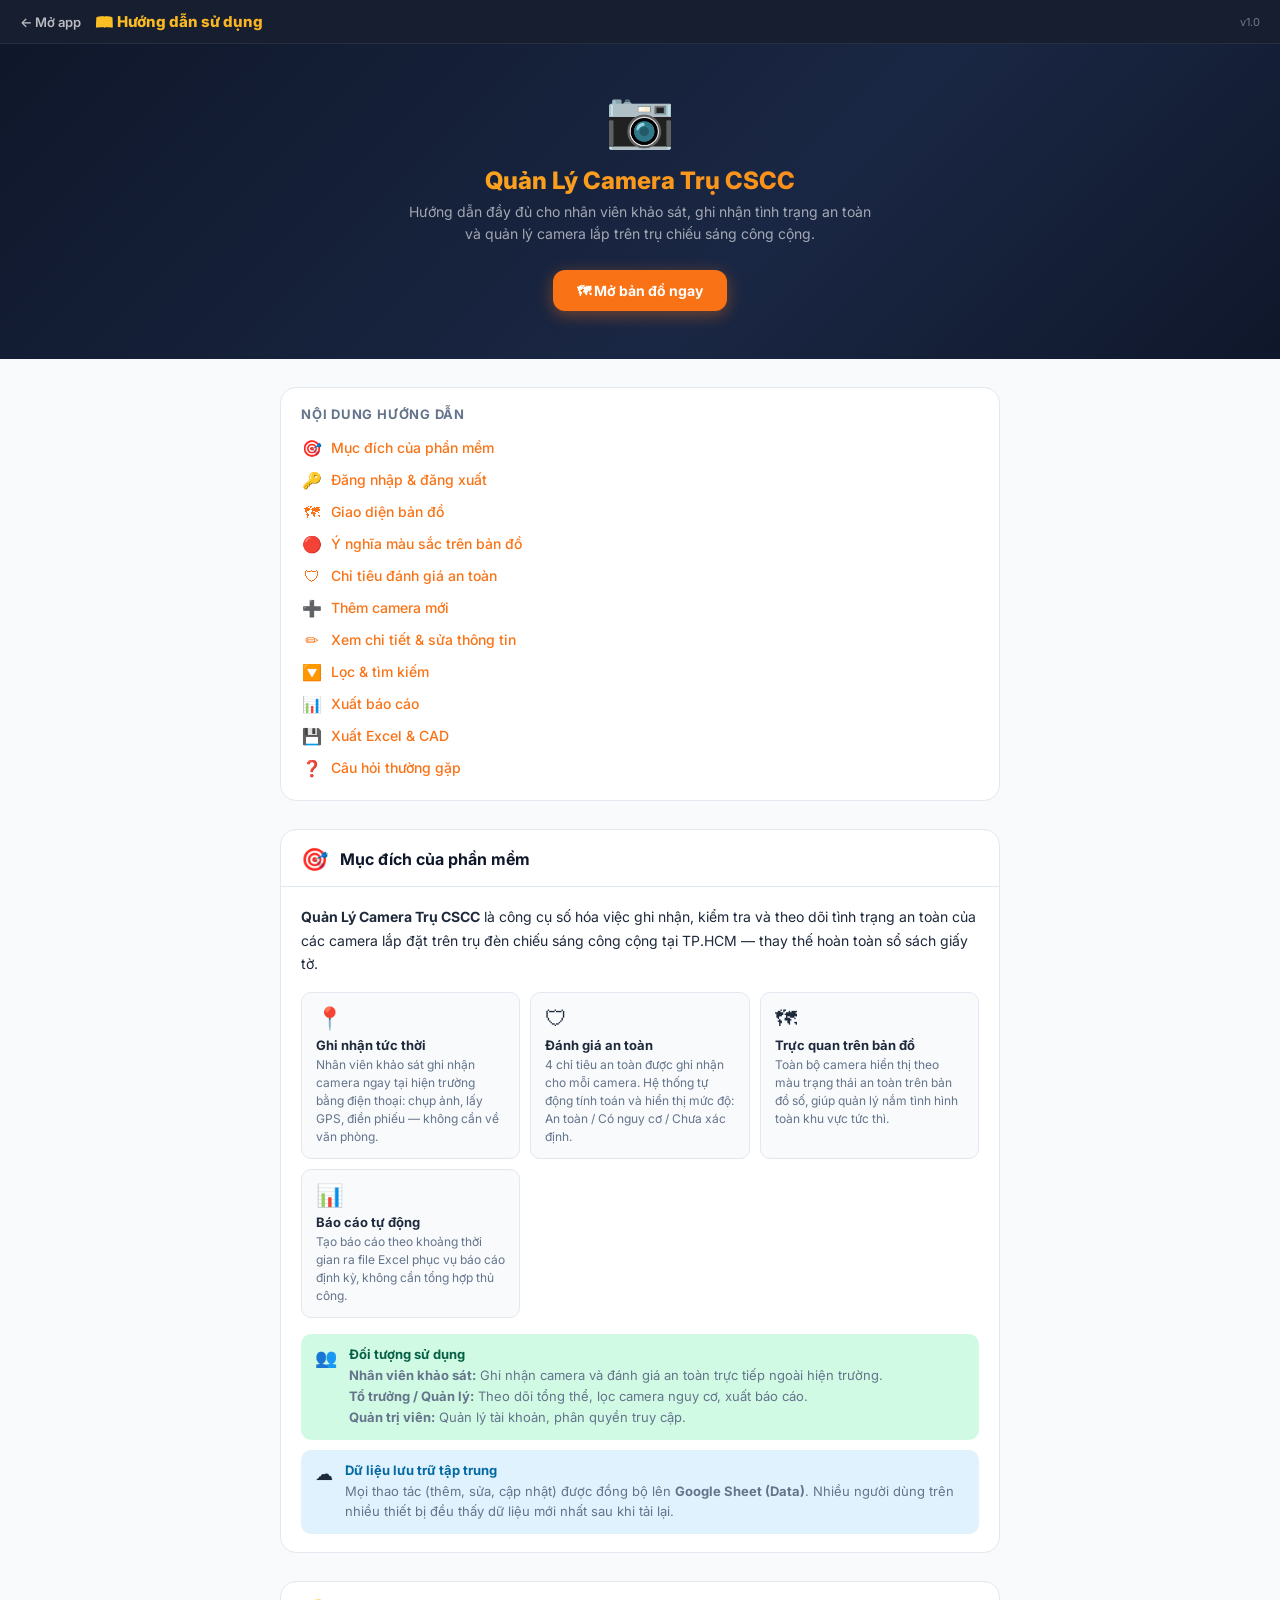
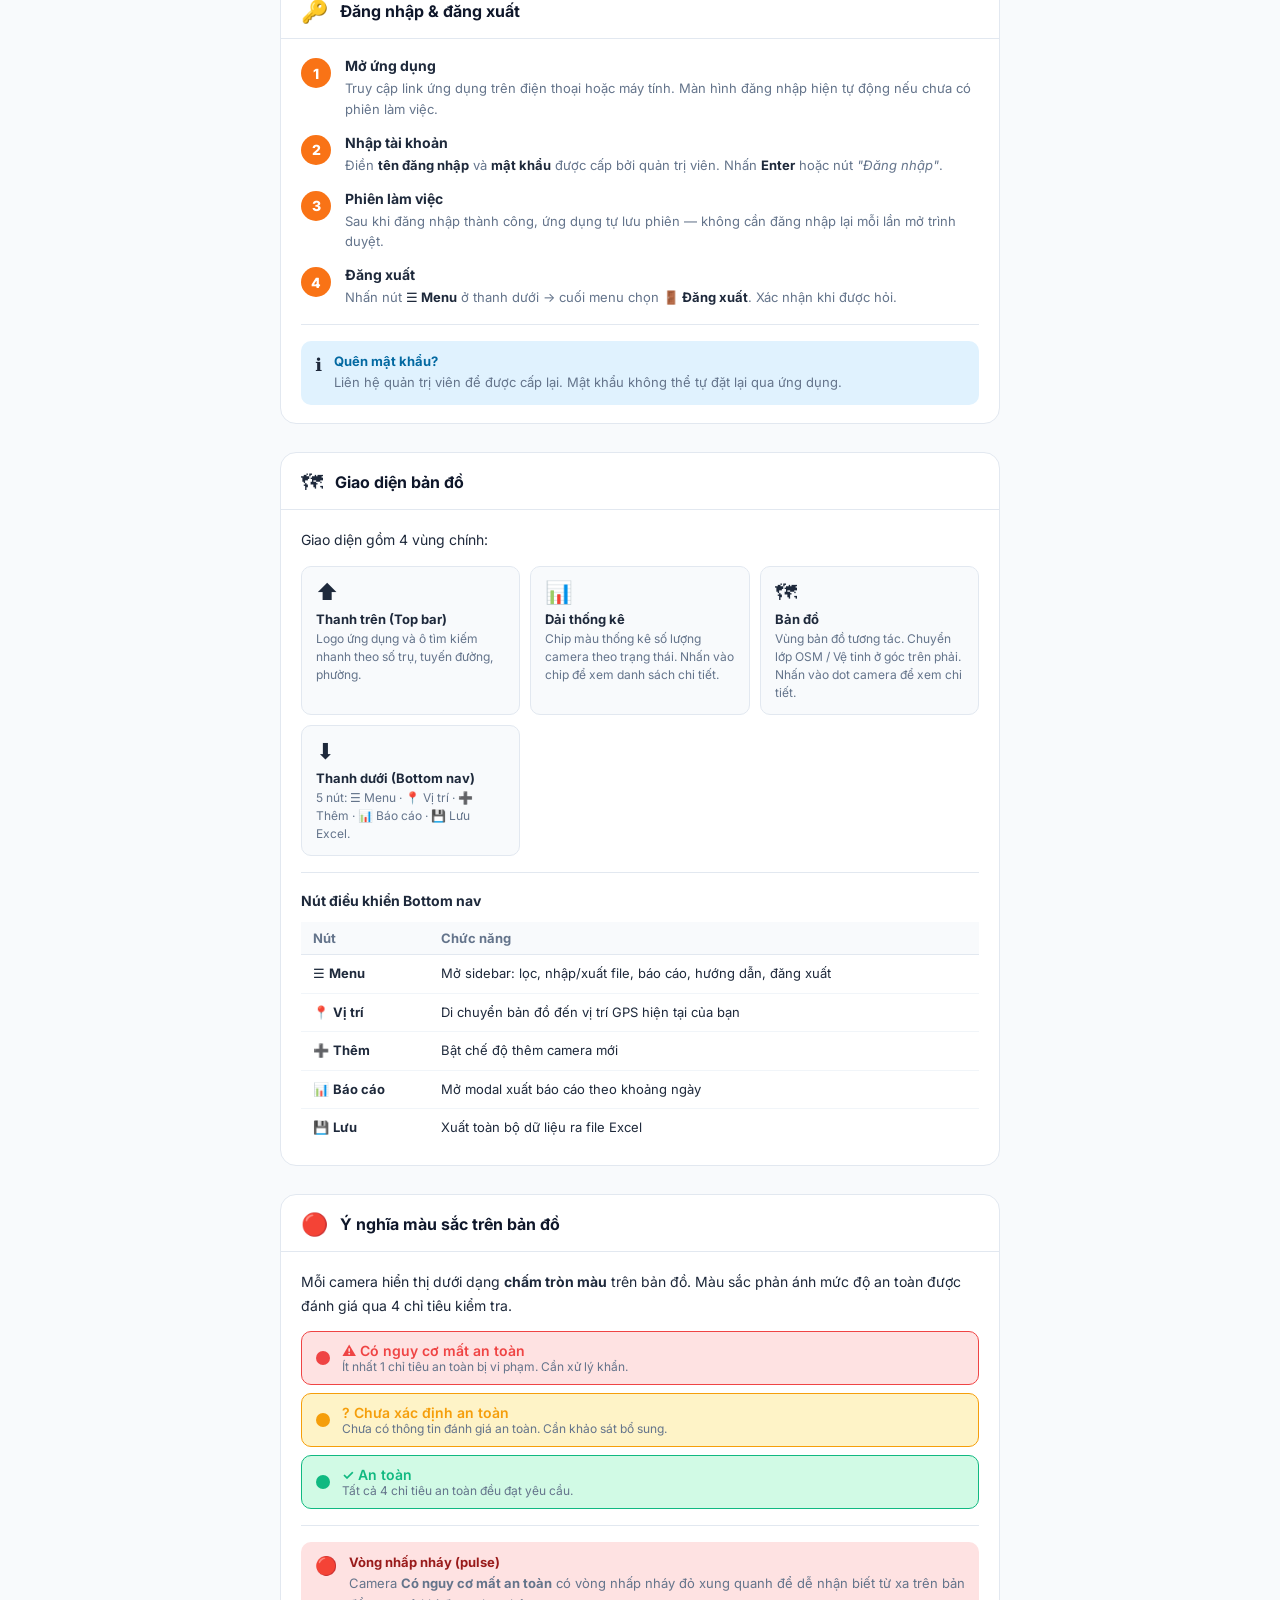
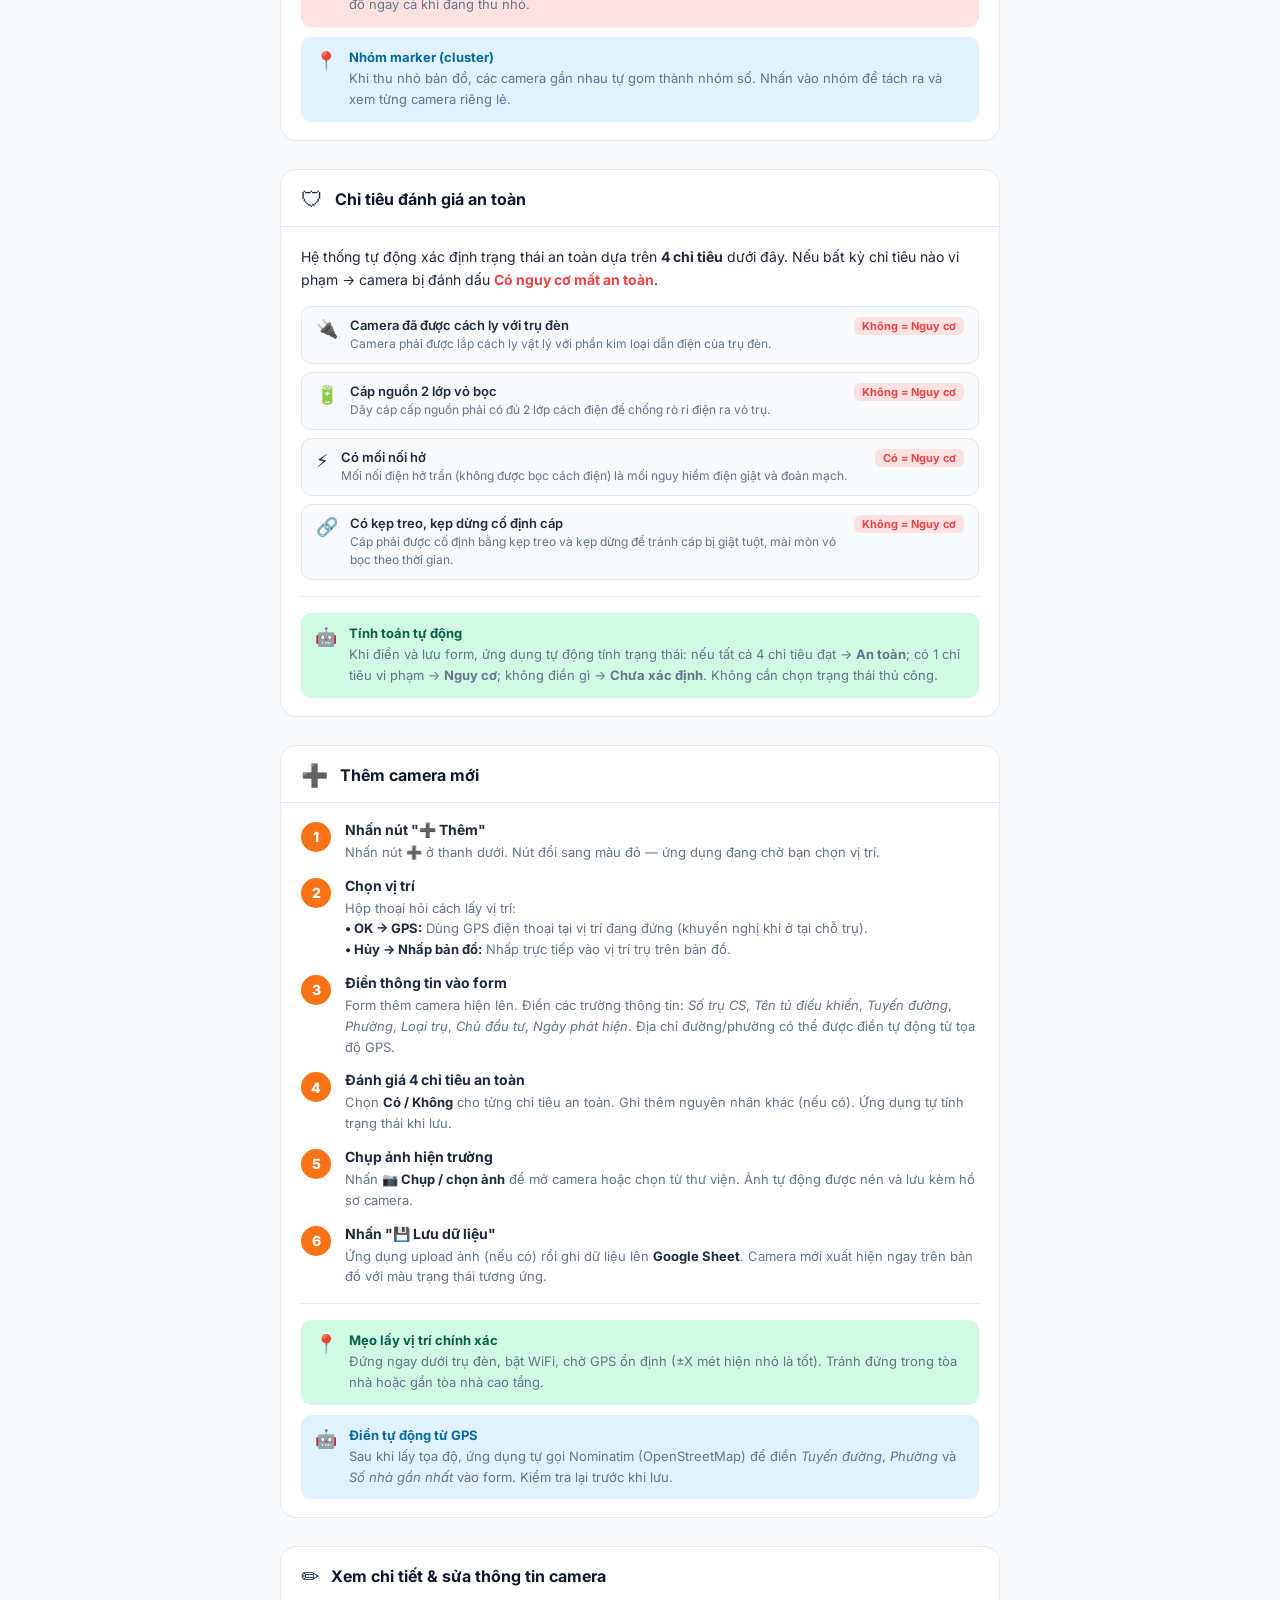
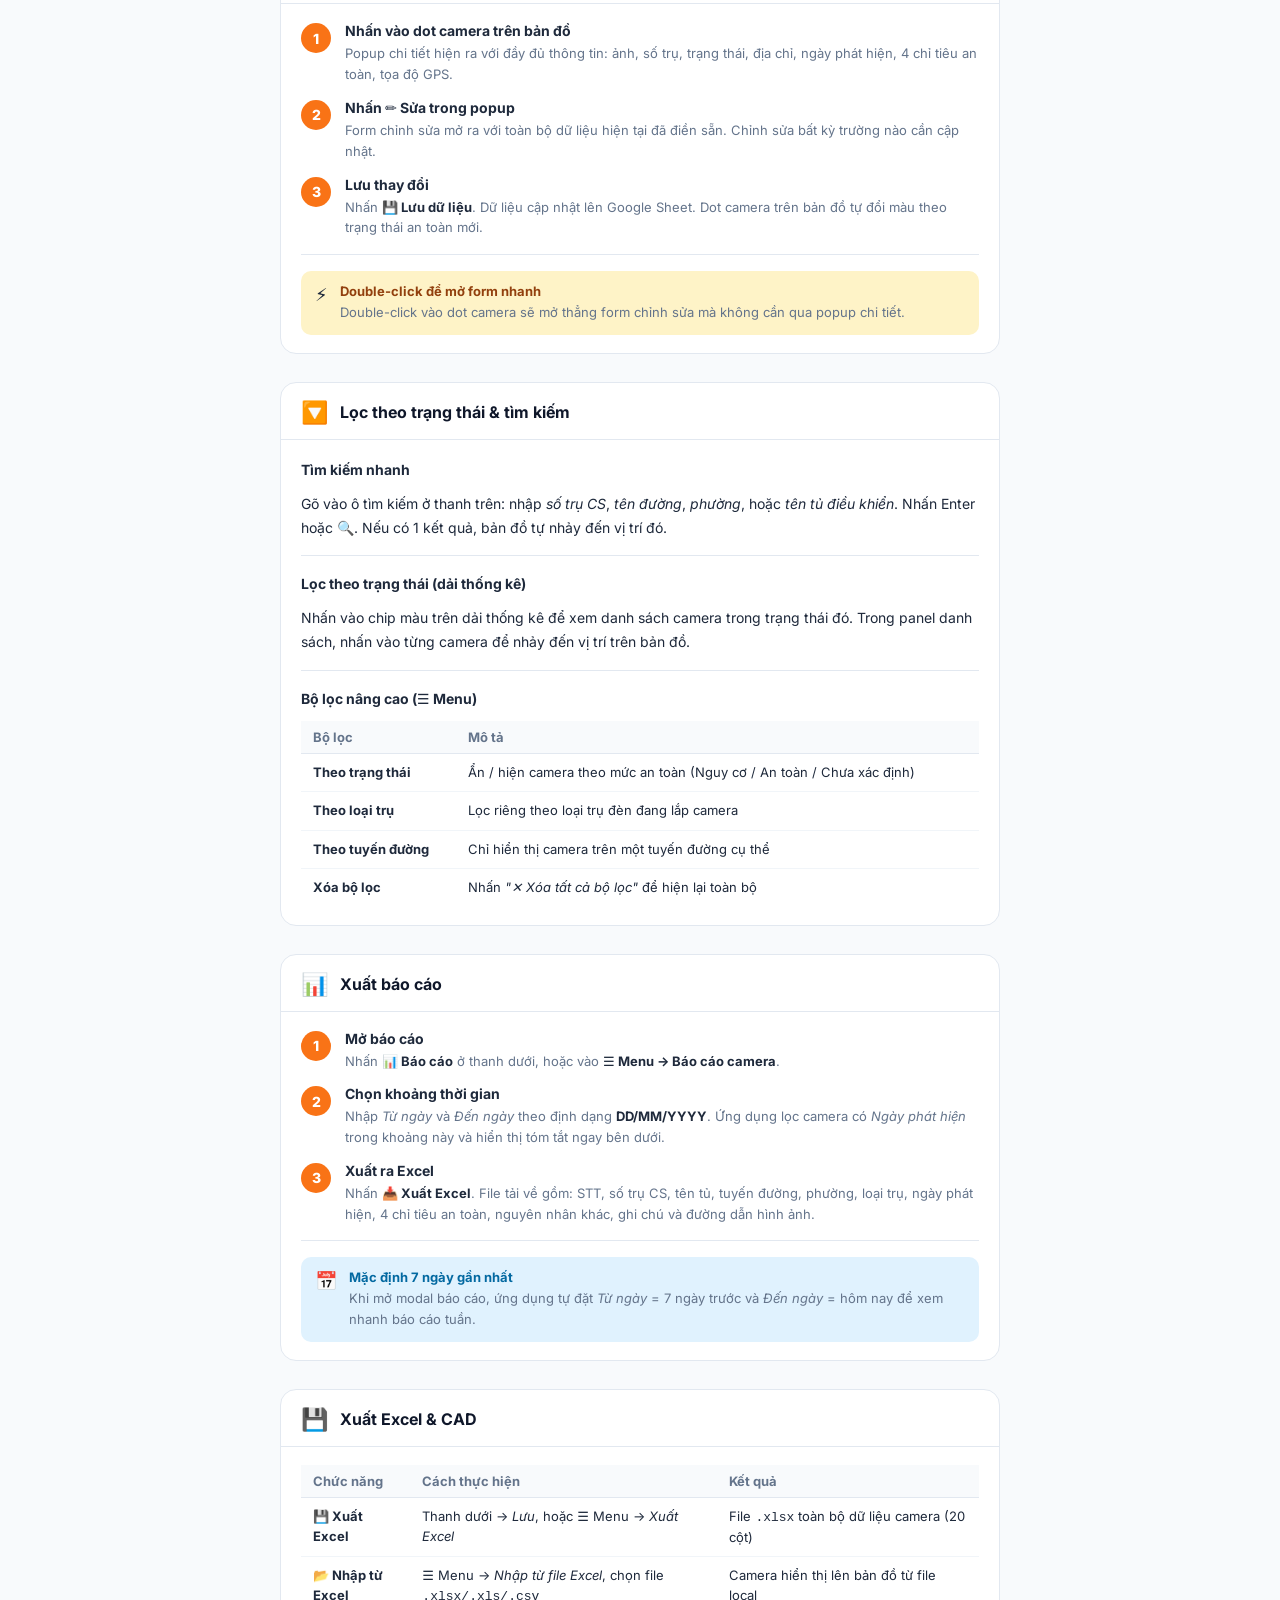
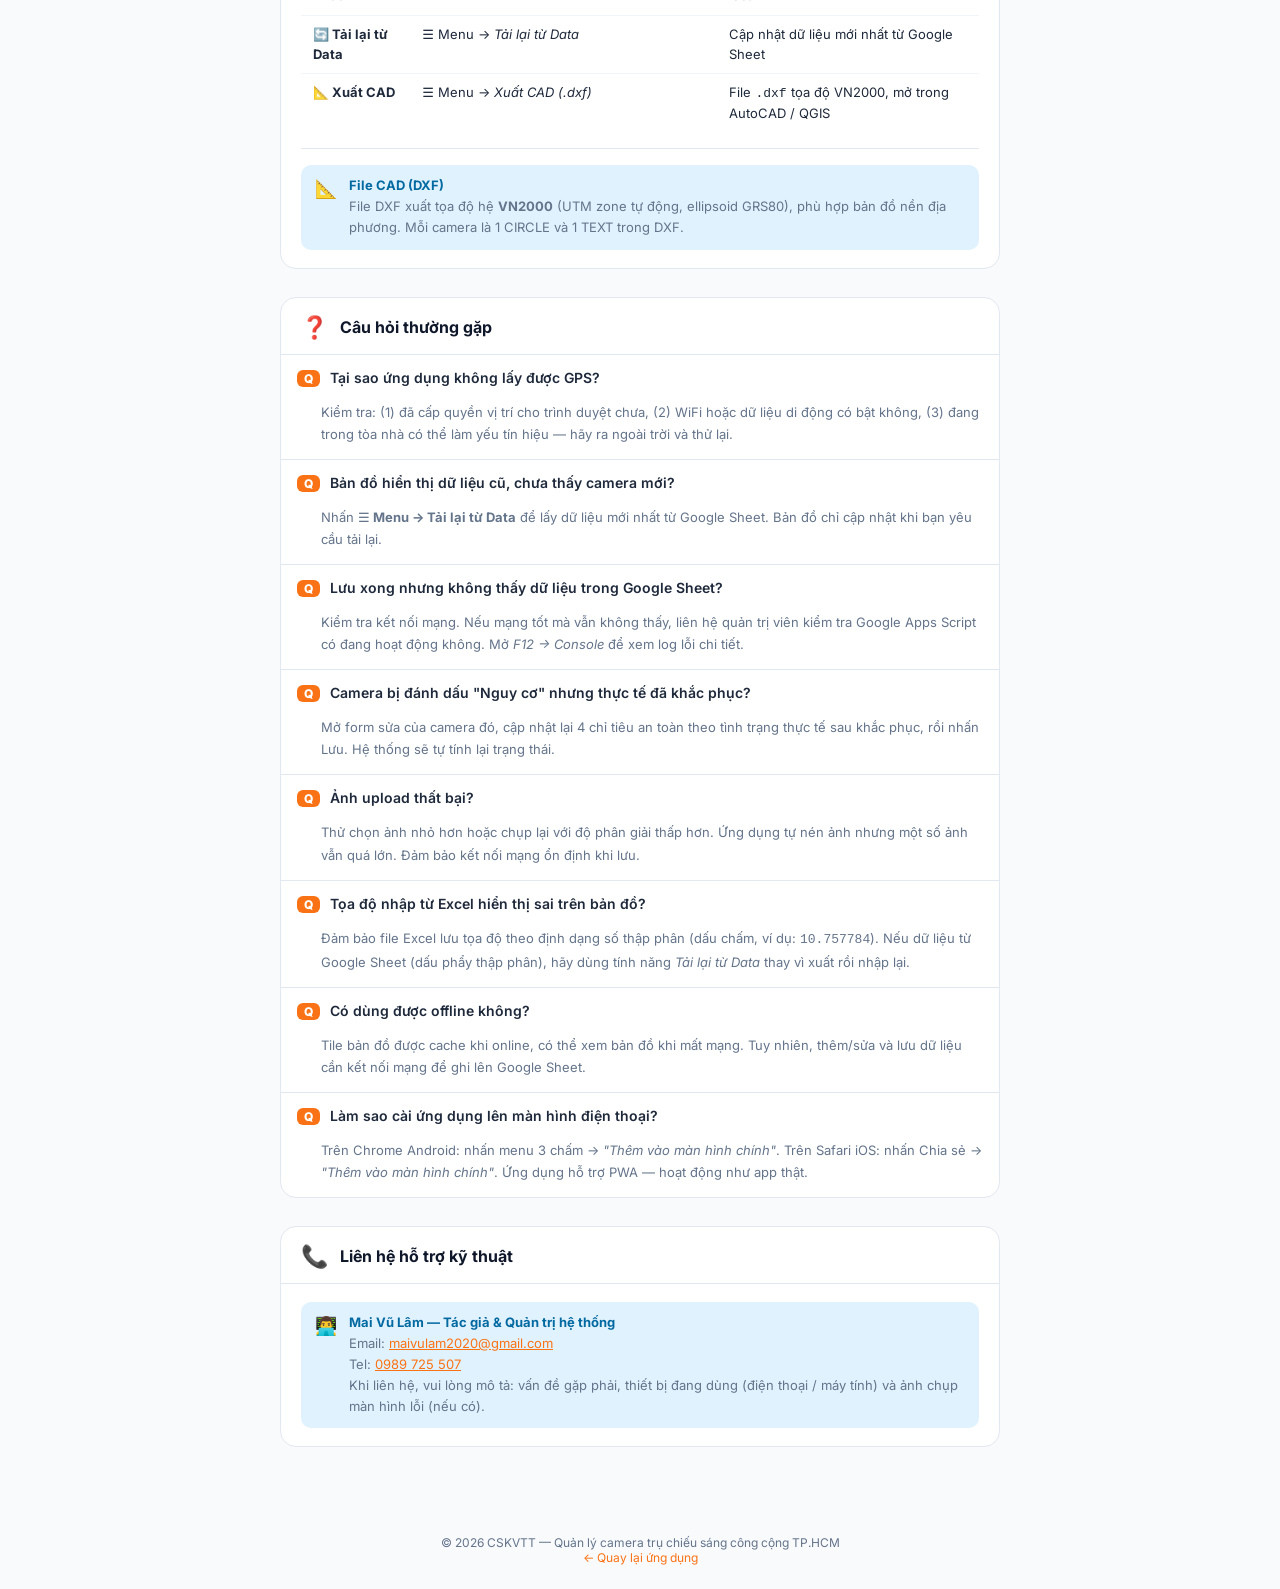
==== commit de0391d5: "3" ====
--- a/huongdan.html
+++ b/huongdan.html
@@ -3,7 +3,7 @@
 <head>
   <meta charset="utf-8">
   <meta name="viewport" content="width=device-width, initial-scale=1.0, viewport-fit=cover">
-  <title>Hướng dẫn — Quản Lý Đèn Tắt CSCC</title>
+  <title>Hướng dẫn — Quản Lý Camera Trụ CSCC</title>
   <link href="https://fonts.googleapis.com/css2?family=Inter:wght@400;500;600;700;800&display=swap" rel="stylesheet">
   <style>
     *, *::before, *::after { box-sizing: border-box; margin: 0; padding: 0; }
@@ -13,8 +13,8 @@
       --green: #10b981; --green-light: #d1fae5;
       --red: #ef4444; --red-light: #fee2e2;
       --sky: #0ea5e9; --sky-light: #e0f2fe;
+      --amber: #f59e0b; --amber-light: #fef3c7;
       --purple: #7c3aed; --purple-light: #ede9fe;
-      --amber: #f59e0b;
       --text: #1e293b; --text-muted: #64748b; --border: #e2e8f0; --bg: #f8fafc;
     }
     html, body { font-family: 'Inter', system-ui, sans-serif; color: var(--text); background: var(--bg); }
@@ -40,13 +40,13 @@
 
     /* ── HERO ── */
     .hero {
-      background: linear-gradient(135deg, var(--navy) 0%, #1e3a5f 60%, #0f172a 100%);
+      background: linear-gradient(135deg, var(--navy) 0%, #1a2744 60%, #0f172a 100%);
       padding: 40px 20px 48px; text-align: center; color: #fff;
     }
     .hero-icon { font-size: 56px; margin-bottom: 14px; }
     .hero-title { font-size: 24px; font-weight: 800; margin-bottom: 6px;
       background: linear-gradient(135deg,#fbbf24,#f97316); -webkit-background-clip:text; -webkit-text-fill-color:transparent; }
-    .hero-sub { font-size: 14px; color: rgba(255,255,255,.6); max-width: 460px; margin: 0 auto 24px; line-height: 1.6; }
+    .hero-sub { font-size: 14px; color: rgba(255,255,255,.6); max-width: 480px; margin: 0 auto 24px; line-height: 1.6; }
     .hero-link {
       display: inline-flex; align-items: center; gap: 8px;
       background: var(--orange); color: #fff; text-decoration: none;
@@ -98,7 +98,6 @@
     .status-dot { width: 14px; height: 14px; border-radius: 50%; flex-shrink: 0; }
     .status-label { font-size: 14px; font-weight: 600; flex: 1; }
     .status-desc { font-size: 12px; color: var(--text-muted); }
-    .status-tag { font-size: 11px; font-weight: 700; border-radius: 6px; padding: 2px 8px; flex-shrink: 0; }
     .pulse-demo {
       width: 14px; height: 14px; border-radius: 50%; flex-shrink: 0; position: relative;
     }
@@ -108,6 +107,19 @@
       animation: pulse 2s ease-out infinite;
     }
     @keyframes pulse { 0%{opacity:.7;transform:scale(1)} 100%{opacity:0;transform:scale(2)} }
+
+    /* ── SAFETY TABLE ── */
+    .safety-grid { display: flex; flex-direction: column; gap: 8px; }
+    .safety-row {
+      display: flex; align-items: flex-start; gap: 12px; padding: 10px 14px;
+      border-radius: 10px; background: var(--bg); border: 1px solid var(--border);
+    }
+    .safety-icon { font-size: 18px; flex-shrink: 0; margin-top: 1px; }
+    .safety-label { font-size: 13px; font-weight: 600; color: var(--text); margin-bottom: 2px; }
+    .safety-desc { font-size: 12px; color: var(--text-muted); line-height: 1.5; }
+    .safety-badge { font-size: 11px; font-weight: 700; border-radius: 6px; padding: 2px 8px; white-space: nowrap; flex-shrink: 0; }
+    .badge-danger { background: var(--red-light); color: var(--red); }
+    .badge-ok { background: var(--green-light); color: var(--green); }
 
     /* ── TIPS ── */
     .tip { display: flex; gap: 12px; padding: 12px 14px; border-radius: 10px; align-items: flex-start; margin-bottom: 10px; }
@@ -118,7 +130,7 @@
     .tip-desc { font-size: 13px; line-height: 1.6; color: var(--text-muted); }
     .tip.info { background: var(--sky-light); }
     .tip.info .tip-title { color: #0369a1; }
-    .tip.warn { background: var(--amber-light, #fef3c7); }
+    .tip.warn { background: var(--amber-light); }
     .tip.warn .tip-title { color: #92400e; }
     .tip.ok { background: var(--green-light); }
     .tip.ok .tip-title { color: #065f46; }
@@ -165,17 +177,17 @@
 
 <!-- TOPBAR -->
 <nav class="topbar">
-  <a href="dentat.html" class="topbar-back">← Mở app</a>
-  <span class="topbar-title">💡 Hướng dẫn sử dụng</span>
-  <span class="topbar-ver">v1.2</span>
+  <a href="index.html" class="topbar-back">← Mở app</a>
+  <span class="topbar-title">📖 Hướng dẫn sử dụng</span>
+  <span class="topbar-ver">v1.0</span>
 </nav>
 
 <!-- HERO -->
 <div class="hero">
-  <div class="hero-icon">💡</div>
-  <div class="hero-title">Quản Lý Đèn Tắt CSCC</div>
-  <div class="hero-sub">Hướng dẫn đầy đủ cho nhân viên khảo sát, báo cáo và theo dõi tiến độ sửa chữa đèn chiếu sáng công cộng.</div>
-  <a href="dentat.html" class="hero-link">🗺 Mở bản đồ ngay</a>
+  <div class="hero-icon">📷</div>
+  <div class="hero-title">Quản Lý Camera Trụ CSCC</div>
+  <div class="hero-sub">Hướng dẫn đầy đủ cho nhân viên khảo sát, ghi nhận tình trạng an toàn và quản lý camera lắp trên trụ chiếu sáng công cộng.</div>
+  <a href="index.html" class="hero-link">🗺 Mở bản đồ ngay</a>
 </div>
 
 <!-- TOC -->
@@ -186,13 +198,13 @@
       <li><a href="#s-purpose"><span class="ti">🎯</span>Mục đích của phần mềm</a></li>
       <li><a href="#s-login"><span class="ti">🔑</span>Đăng nhập & đăng xuất</a></li>
       <li><a href="#s-map"><span class="ti">🗺</span>Giao diện bản đồ</a></li>
-      <li><a href="#s-status"><span class="ti">🔴</span>Ý nghĩa màu sắc đèn</a></li>
-      <li><a href="#s-add"><span class="ti">➕</span>Thêm đèn hư mới</a></li>
-      <li><a href="#s-edit"><span class="ti">✏️</span>Sửa thông tin đèn</a></li>
-      <li><a href="#s-fix"><span class="ti">✅</span>Đánh dấu đã sửa xong</a></li>
+      <li><a href="#s-status"><span class="ti">🔴</span>Ý nghĩa màu sắc trên bản đồ</a></li>
+      <li><a href="#s-safety"><span class="ti">🛡</span>Chỉ tiêu đánh giá an toàn</a></li>
+      <li><a href="#s-add"><span class="ti">➕</span>Thêm camera mới</a></li>
+      <li><a href="#s-edit"><span class="ti">✏️</span>Xem chi tiết & sửa thông tin</a></li>
       <li><a href="#s-filter"><span class="ti">🔽</span>Lọc & tìm kiếm</a></li>
       <li><a href="#s-report"><span class="ti">📊</span>Xuất báo cáo</a></li>
-      <li><a href="#s-export"><span class="ti">💾</span>Xuất file Excel & CAD</a></li>
+      <li><a href="#s-export"><span class="ti">💾</span>Xuất Excel & CAD</a></li>
       <li><a href="#s-faq"><span class="ti">❓</span>Câu hỏi thường gặp</a></li>
     </ul>
   </div>
@@ -208,28 +220,28 @@
       <span class="section-title">Mục đích của phần mềm</span>
     </div>
     <div class="section-body">
-      <p><strong>Quản Lý Đèn Tắt CSCC</strong> là công cụ số hóa quy trình tiếp nhận, theo dõi và xử lý sự cố đèn chiếu sáng công cộng bị hư hỏng trên địa bàn TP.HCM — thay thế hoàn toàn việc ghi chép bằng giấy tờ, sổ sách.</p>
+      <p><strong>Quản Lý Camera Trụ CSCC</strong> là công cụ số hóa việc ghi nhận, kiểm tra và theo dõi tình trạng an toàn của các camera lắp đặt trên trụ đèn chiếu sáng công cộng tại TP.HCM — thay thế hoàn toàn sổ sách giấy tờ.</p>
 
       <div class="ui-grid" style="margin:16px 0">
         <div class="ui-card">
           <div class="ui-icon">📍</div>
           <div class="ui-name">Ghi nhận tức thời</div>
-          <div class="ui-desc">Nhân viên phát hiện đèn hư → chụp ảnh + lấy GPS → lưu ngay lên hệ thống từ điện thoại, không cần về văn phòng.</div>
+          <div class="ui-desc">Nhân viên khảo sát ghi nhận camera ngay tại hiện trường bằng điện thoại: chụp ảnh, lấy GPS, điền phiếu — không cần về văn phòng.</div>
+        </div>
+        <div class="ui-card">
+          <div class="ui-icon">🛡</div>
+          <div class="ui-name">Đánh giá an toàn</div>
+          <div class="ui-desc">4 chỉ tiêu an toàn được ghi nhận cho mỗi camera. Hệ thống tự động tính toán và hiển thị mức độ: An toàn / Có nguy cơ / Chưa xác định.</div>
         </div>
         <div class="ui-card">
           <div class="ui-icon">🗺</div>
           <div class="ui-name">Trực quan trên bản đồ</div>
-          <div class="ui-desc">Toàn bộ đèn hư hiển thị theo màu trạng thái trên bản đồ số, giúp quản lý nắm tình hình toàn khu vực một cách nhanh chóng.</div>
+          <div class="ui-desc">Toàn bộ camera hiển thị theo màu trạng thái an toàn trên bản đồ số, giúp quản lý nắm tình hình toàn khu vực tức thì.</div>
         </div>
         <div class="ui-card">
           <div class="ui-icon">📊</div>
-          <div class="ui-name">Theo dõi tiến độ</div>
-          <div class="ui-desc">Biết ngay đèn nào đang hư, hư bao nhiêu ngày, ai phát hiện, ai sửa — tránh bỏ sót hoặc xử lý trùng lặp.</div>
-        </div>
-        <div class="ui-card">
-          <div class="ui-icon">📥</div>
-          <div class="ui-name">Xuất báo cáo tự động</div>
-          <div class="ui-desc">Tạo báo cáo sự cố theo ngày/tuần ra file Excel, phục vụ báo cáo định kỳ lên cấp trên mà không cần tổng hợp thủ công.</div>
+          <div class="ui-name">Báo cáo tự động</div>
+          <div class="ui-desc">Tạo báo cáo theo khoảng thời gian ra file Excel phục vụ báo cáo định kỳ, không cần tổng hợp thủ công.</div>
         </div>
       </div>
 
@@ -238,9 +250,9 @@
         <div class="tip-body">
           <div class="tip-title">Đối tượng sử dụng</div>
           <div class="tip-desc">
-            <strong>Nhân viên khảo sát:</strong> Ghi nhận đèn hư trực tiếp ngoài hiện trường bằng điện thoại.<br>
-            <strong>Tổ trưởng / Quản lý:</strong> Theo dõi tổng thể, phân công sửa chữa, xuất báo cáo.<br>
-            <strong>Đội sửa chữa:</strong> Cập nhật trạng thái đã sửa xong sau khi hoàn thành công việc.
+            <strong>Nhân viên khảo sát:</strong> Ghi nhận camera và đánh giá an toàn trực tiếp ngoài hiện trường.<br>
+            <strong>Tổ trưởng / Quản lý:</strong> Theo dõi tổng thể, lọc camera nguy cơ, xuất báo cáo.<br>
+            <strong>Quản trị viên:</strong> Quản lý tài khoản, phân quyền truy cập.
           </div>
         </div>
       </div>
@@ -249,7 +261,7 @@
         <span class="tip-icon">☁️</span>
         <div class="tip-body">
           <div class="tip-title">Dữ liệu lưu trữ tập trung</div>
-          <div class="tip-desc">Mọi thao tác (thêm, sửa, cập nhật trạng thái) được đồng bộ lên <strong>Data</strong>. Nhiều người dùng trên nhiều thiết bị đều thấy dữ liệu mới nhất sau khi tải lại.</div>
+          <div class="tip-desc">Mọi thao tác (thêm, sửa, cập nhật) được đồng bộ lên <strong>Google Sheet (Data)</strong>. Nhiều người dùng trên nhiều thiết bị đều thấy dữ liệu mới nhất sau khi tải lại.</div>
         </div>
       </div>
     </div>
@@ -267,28 +279,28 @@
           <div class="step-num">1</div>
           <div class="step-body">
             <div class="step-title">Mở ứng dụng</div>
-            <div class="step-desc">Truy cập link ứng dụng trên điện thoại hoặc máy tính. Màn hình đăng nhập sẽ hiện lên tự động nếu chưa có phiên làm việc.</div>
+            <div class="step-desc">Truy cập link ứng dụng trên điện thoại hoặc máy tính. Màn hình đăng nhập hiện tự động nếu chưa có phiên làm việc.</div>
           </div>
         </div>
         <div class="step">
           <div class="step-num">2</div>
           <div class="step-body">
             <div class="step-title">Nhập tài khoản</div>
-            <div class="step-desc">Điền <strong>tên đăng nhập</strong> và <strong>mật khẩu</strong> mặc định được cấp bởi quản trị viên (mặc định: usename: hlten; password: ten123 Ví dụ: Nguyễn Quý Tiên → nqtien; tien123 ). Nhấn <strong>Enter</strong> hoặc nút <em>"Đăng nhập"</em>.</div>
+            <div class="step-desc">Điền <strong>tên đăng nhập</strong> và <strong>mật khẩu</strong> được cấp bởi quản trị viên. Nhấn <strong>Enter</strong> hoặc nút <em>"Đăng nhập"</em>.</div>
           </div>
         </div>
         <div class="step">
           <div class="step-num">3</div>
           <div class="step-body">
             <div class="step-title">Phiên làm việc</div>
-            <div class="step-desc">Sau khi đăng nhập, ứng dụng tự động lưu phiên — không cần đăng nhập lại mỗi lần mở. Chỉ đăng xuất khi đổi máy hoặc có yêu cầu bảo mật.</div>
+            <div class="step-desc">Sau khi đăng nhập thành công, ứng dụng tự lưu phiên — không cần đăng nhập lại mỗi lần mở trình duyệt.</div>
           </div>
         </div>
         <div class="step">
           <div class="step-num">4</div>
           <div class="step-body">
             <div class="step-title">Đăng xuất</div>
-            <div class="step-desc">Nhấn vào <strong>tên người dùng</strong> ở góc trên bên phải, hoặc vào <strong>Menu ☰ → Đăng xuất</strong>. Xác nhận khi được hỏi.</div>
+            <div class="step-desc">Nhấn nút <strong>☰ Menu</strong> ở thanh dưới → cuối menu chọn <strong>🚪 Đăng xuất</strong>. Xác nhận khi được hỏi.</div>
           </div>
         </div>
       </div>
@@ -297,7 +309,7 @@
         <span class="tip-icon">ℹ️</span>
         <div class="tip-body">
           <div class="tip-title">Quên mật khẩu?</div>
-          <div class="tip-desc">Liên hệ quản trị viên để được cấp lại mật khẩu. Mật khẩu không thể tự đặt lại qua ứng dụng.</div>
+          <div class="tip-desc">Liên hệ quản trị viên để được cấp lại. Mật khẩu không thể tự đặt lại qua ứng dụng.</div>
         </div>
       </div>
     </div>
@@ -311,35 +323,38 @@
     </div>
     <div class="section-body">
       <p>Giao diện gồm 4 vùng chính:</p>
-      <div class="ui-grid">
+      <div class="ui-grid" style="margin:14px 0">
         <div class="ui-card">
           <div class="ui-icon">⬆️</div>
           <div class="ui-name">Thanh trên (Top bar)</div>
-          <div class="ui-desc">Logo, ô tìm kiếm nhanh, tên người dùng đang đăng nhập.</div>
+          <div class="ui-desc">Logo ứng dụng và ô tìm kiếm nhanh theo số trụ, tuyến đường, phường.</div>
         </div>
         <div class="ui-card">
           <div class="ui-icon">📊</div>
           <div class="ui-name">Dải thống kê</div>
-          <div class="ui-desc">Hiển thị số lượng đèn theo từng trạng thái. Nhấn vào chip để xem danh sách đèn trong trạng thái đó.</div>
+          <div class="ui-desc">Chip màu thống kê số lượng camera theo trạng thái. Nhấn vào chip để xem danh sách chi tiết.</div>
         </div>
         <div class="ui-card">
           <div class="ui-icon">🗺</div>
           <div class="ui-name">Bản đồ</div>
-          <div class="ui-desc">Vùng bản đồ tương tác. Chuyển lớp OSM / Vệ tinh ở góc trên phải. Nhấn vào dot đèn để xem chi tiết.</div>
+          <div class="ui-desc">Vùng bản đồ tương tác. Chuyển lớp OSM / Vệ tinh ở góc trên phải. Nhấn vào dot camera để xem chi tiết.</div>
         </div>
         <div class="ui-card">
           <div class="ui-icon">⬇️</div>
           <div class="ui-name">Thanh dưới (Bottom nav)</div>
-          <div class="ui-desc">5 nút: Menu, Vị trí, Thêm đèn, Báo cáo, Lưu Excel.</div>
-        </div>
-      </div>
-      <hr class="soft">
-      <p style="font-weight:700;font-size:14px;margin-bottom:10px">Các nút điều khiển bản đồ (góc phải)</p>
+          <div class="ui-desc">5 nút: ☰ Menu · 📍 Vị trí · ➕ Thêm · 📊 Báo cáo · 💾 Lưu Excel.</div>
+        </div>
+      </div>
+      <hr class="soft">
+      <p style="font-weight:700;font-size:14px;margin-bottom:10px">Nút điều khiển Bottom nav</p>
       <table class="tbl">
         <thead><tr><th>Nút</th><th>Chức năng</th></tr></thead>
         <tbody>
-          <tr><td>+&nbsp;/&nbsp;−</td><td>Phóng to / thu nhỏ bản đồ</td></tr>
-          <tr><td>OSM / Vệ tinh</td><td>Chuyển đổi lớp nền bản đồ</td></tr>
+          <tr><td>☰ <strong>Menu</strong></td><td>Mở sidebar: lọc, nhập/xuất file, báo cáo, hướng dẫn, đăng xuất</td></tr>
+          <tr><td>📍 <strong>Vị trí</strong></td><td>Di chuyển bản đồ đến vị trí GPS hiện tại của bạn</td></tr>
+          <tr><td>➕ <strong>Thêm</strong></td><td>Bật chế độ thêm camera mới</td></tr>
+          <tr><td>📊 <strong>Báo cáo</strong></td><td>Mở modal xuất báo cáo theo khoảng ngày</td></tr>
+          <tr><td>💾 <strong>Lưu</strong></td><td>Xuất toàn bộ dữ liệu ra file Excel</td></tr>
         </tbody>
       </table>
     </div>
@@ -349,98 +364,156 @@
   <div class="section" id="s-status">
     <div class="section-header">
       <span class="section-icon">🔴</span>
-      <span class="section-title">Ý nghĩa màu sắc đèn trên bản đồ</span>
-    </div>
-    <div class="section-body">
-      <p>Mỗi đèn hiển thị dưới dạng <strong>chấm tròn màu</strong>. Đèn đang hư có <strong>vòng nhấp nháy</strong> để dễ nhận biết.</p>
+      <span class="section-title">Ý nghĩa màu sắc trên bản đồ</span>
+    </div>
+    <div class="section-body">
+      <p>Mỗi camera hiển thị dưới dạng <strong>chấm tròn màu</strong> trên bản đồ. Màu sắc phản ánh mức độ an toàn được đánh giá qua 4 chỉ tiêu kiểm tra.</p>
       <div class="status-grid" style="margin-top:14px">
         <div class="status-row" style="background:#fee2e2;border-color:#ef4444">
           <div class="pulse-demo" style="background:#ef4444;color:#ef4444"></div>
-          <div class="status-label" style="color:#ef4444">Đèn LED đang hư</div>
-          <span class="status-tag" style="background:#ef4444;color:#fff">Mã 1</span>
-        </div>
-        <div class="status-row" style="background:#ffedd5;border-color:#f97316">
-          <div class="pulse-demo" style="background:#f97316;color:#f97316"></div>
-          <div class="status-label" style="color:#f97316">Đèn HPS đang hư</div>
-          <span class="status-tag" style="background:#f97316;color:#fff">Mã 7</span>
-        </div>
-        <div class="status-row" style="background:#ede9fe;border-color:#7c3aed">
-          <div class="pulse-demo" style="background:#7c3aed;color:#7c3aed"></div>
-          <div class="status-label" style="color:#7c3aed">Đèn hư quá 10 ngày</div>
-          <span class="status-tag" style="background:#7c3aed;color:#fff">Mã 5</span>
+          <div>
+            <div class="status-label" style="color:#ef4444">⚠ Có nguy cơ mất an toàn</div>
+            <div class="status-desc">Ít nhất 1 chỉ tiêu an toàn bị vi phạm. Cần xử lý khẩn.</div>
+          </div>
+        </div>
+        <div class="status-row" style="background:#fef3c7;border-color:#f59e0b">
+          <div class="status-dot" style="background:#f59e0b"></div>
+          <div>
+            <div class="status-label" style="color:#f59e0b">? Chưa xác định an toàn</div>
+            <div class="status-desc">Chưa có thông tin đánh giá an toàn. Cần khảo sát bổ sung.</div>
+          </div>
         </div>
         <div class="status-row" style="background:#d1fae5;border-color:#10b981">
           <div class="status-dot" style="background:#10b981"></div>
-          <div class="status-label" style="color:#10b981">Đèn LED sáng bình thường</div>
-          <span class="status-tag" style="background:#10b981;color:#fff">Mã 3</span>
-        </div>
-        <div class="status-row" style="background:#e0f2fe;border-color:#0ea5e9">
-          <div class="status-dot" style="background:#0ea5e9"></div>
-          <div class="status-label" style="color:#0ea5e9">Đèn HPS sáng bình thường</div>
-          <span class="status-tag" style="background:#0ea5e9;color:#fff">Mã 4</span>
-        </div>
-      </div>
-      <hr class="soft">
-      <div class="tip info">
-        <span class="tip-icon">💡</span>
+          <div>
+            <div class="status-label" style="color:#10b981">✓ An toàn</div>
+            <div class="status-desc">Tất cả 4 chỉ tiêu an toàn đều đạt yêu cầu.</div>
+          </div>
+        </div>
+      </div>
+      <hr class="soft">
+      <div class="tip err">
+        <span class="tip-icon">🔴</span>
         <div class="tip-body">
           <div class="tip-title">Vòng nhấp nháy (pulse)</div>
-          <div class="tip-desc">Các đèn <strong>đang hư</strong> (mã 1, 5, 7) có vòng nhấp nháy xung quanh dot để dễ phát hiện từ xa trên bản đồ.</div>
-        </div>
-      </div>
-      <div class="tip ok" style="margin-top:8px">
+          <div class="tip-desc">Camera <strong>Có nguy cơ mất an toàn</strong> có vòng nhấp nháy đỏ xung quanh để dễ nhận biết từ xa trên bản đồ ngay cả khi đang thu nhỏ.</div>
+        </div>
+      </div>
+      <div class="tip info" style="margin-top:8px">
         <span class="tip-icon">📍</span>
         <div class="tip-body">
           <div class="tip-title">Nhóm marker (cluster)</div>
-          <div class="tip-desc">Khi thu nhỏ bản đồ, các đèn gần nhau tự động gom thành nhóm. Nhấn vào nhóm để mở rộng và xem từng đèn.</div>
-        </div>
-      </div>
-    </div>
-  </div>
-
-  <!-- ADD MARKER -->
+          <div class="tip-desc">Khi thu nhỏ bản đồ, các camera gần nhau tự gom thành nhóm số. Nhấn vào nhóm để tách ra và xem từng camera riêng lẻ.</div>
+        </div>
+      </div>
+    </div>
+  </div>
+
+  <!-- SAFETY CRITERIA -->
+  <div class="section" id="s-safety">
+    <div class="section-header">
+      <span class="section-icon">🛡</span>
+      <span class="section-title">Chỉ tiêu đánh giá an toàn</span>
+    </div>
+    <div class="section-body">
+      <p>Hệ thống tự động xác định trạng thái an toàn dựa trên <strong>4 chỉ tiêu</strong> dưới đây. Nếu bất kỳ chỉ tiêu nào vi phạm → camera bị đánh dấu <strong style="color:#ef4444">Có nguy cơ mất an toàn</strong>.</p>
+      <div class="safety-grid" style="margin-top:14px">
+        <div class="safety-row">
+          <span class="safety-icon">🔌</span>
+          <div style="flex:1">
+            <div class="safety-label">Camera đã được cách ly với trụ đèn</div>
+            <div class="safety-desc">Camera phải được lắp cách ly vật lý với phần kim loại dẫn điện của trụ đèn.</div>
+          </div>
+          <span class="safety-badge badge-danger">Không = Nguy cơ</span>
+        </div>
+        <div class="safety-row">
+          <span class="safety-icon">🔋</span>
+          <div style="flex:1">
+            <div class="safety-label">Cáp nguồn 2 lớp vỏ bọc</div>
+            <div class="safety-desc">Dây cáp cấp nguồn phải có đủ 2 lớp cách điện để chống rò rỉ điện ra vỏ trụ.</div>
+          </div>
+          <span class="safety-badge badge-danger">Không = Nguy cơ</span>
+        </div>
+        <div class="safety-row">
+          <span class="safety-icon">⚡</span>
+          <div style="flex:1">
+            <div class="safety-label">Có mối nối hở</div>
+            <div class="safety-desc">Mối nối điện hở trần (không được bọc cách điện) là mối nguy hiểm điện giật và đoản mạch.</div>
+          </div>
+          <span class="safety-badge badge-danger">Có = Nguy cơ</span>
+        </div>
+        <div class="safety-row">
+          <span class="safety-icon">🔗</span>
+          <div style="flex:1">
+            <div class="safety-label">Có kẹp treo, kẹp dừng cố định cáp</div>
+            <div class="safety-desc">Cáp phải được cố định bằng kẹp treo và kẹp dừng để tránh cáp bị giật tuột, mài mòn vỏ bọc theo thời gian.</div>
+          </div>
+          <span class="safety-badge badge-danger">Không = Nguy cơ</span>
+        </div>
+      </div>
+      <hr class="soft">
+      <div class="tip ok">
+        <span class="tip-icon">🤖</span>
+        <div class="tip-body">
+          <div class="tip-title">Tính toán tự động</div>
+          <div class="tip-desc">Khi điền và lưu form, ứng dụng tự động tính trạng thái: nếu tất cả 4 chỉ tiêu đạt → <strong>An toàn</strong>; có 1 chỉ tiêu vi phạm → <strong>Nguy cơ</strong>; không điền gì → <strong>Chưa xác định</strong>. Không cần chọn trạng thái thủ công.</div>
+        </div>
+      </div>
+    </div>
+  </div>
+
+  <!-- ADD CAMERA -->
   <div class="section" id="s-add">
     <div class="section-header">
       <span class="section-icon">➕</span>
-      <span class="section-title">Thêm đèn hư mới</span>
+      <span class="section-title">Thêm camera mới</span>
     </div>
     <div class="section-body">
       <div class="steps">
         <div class="step">
           <div class="step-num">1</div>
           <div class="step-body">
-            <div class="step-title">Nhấn nút "Thêm"</div>
-            <div class="step-desc">Nhấn nút <strong>➕ Thêm</strong> ở thanh dưới. Nút đổi thành 🛑 <em>Dừng</em> — ứng dụng đang chờ chọn vị trí.</div>
+            <div class="step-title">Nhấn nút "➕ Thêm"</div>
+            <div class="step-desc">Nhấn nút <strong>➕</strong> ở thanh dưới. Nút đổi sang màu đỏ — ứng dụng đang chờ bạn chọn vị trí.</div>
           </div>
         </div>
         <div class="step">
           <div class="step-num">2</div>
           <div class="step-body">
-            <div class="step-title">Chọn vị trí đèn</div>
-            <div class="step-desc">Một hộp thoại hỏi cách lấy vị trí:<br>
-              <strong>• OK → GPS:</strong> Dùng vị trí GPS của điện thoại ngay lúc đó (khuyên dùng khi đang đứng tại chỗ đèn hư).<br>
-              <strong>• Hủy → Nhấp bản đồ:</strong> Nhấp vào vị trí đèn trên bản đồ.</div>
+            <div class="step-title">Chọn vị trí</div>
+            <div class="step-desc">
+              Hộp thoại hỏi cách lấy vị trí:<br>
+              <strong>• OK → GPS:</strong> Dùng GPS điện thoại tại vị trí đang đứng (khuyến nghị khi ở tại chỗ trụ).<br>
+              <strong>• Hủy → Nhấp bản đồ:</strong> Nhấp trực tiếp vào vị trí trụ trên bản đồ.
+            </div>
           </div>
         </div>
         <div class="step">
           <div class="step-num">3</div>
           <div class="step-body">
             <div class="step-title">Điền thông tin vào form</div>
-            <div class="step-desc">Form thêm đèn hiện lên. Các trường <strong>bắt buộc</strong>: <em>Số trụ</em>, <em>Trạng thái</em>. Điền thêm: loại đèn, tên tủ, địa chỉ, ngày phát hiện...</div>
+            <div class="step-desc">Form thêm camera hiện lên. Điền các trường thông tin: <em>Số trụ CS</em>, <em>Tên tủ điều khiển</em>, <em>Tuyến đường</em>, <em>Phường</em>, <em>Loại trụ</em>, <em>Chủ đầu tư</em>, <em>Ngày phát hiện</em>. Địa chỉ đường/phường có thể được điền tự động từ tọa độ GPS.</div>
           </div>
         </div>
         <div class="step">
           <div class="step-num">4</div>
           <div class="step-body">
-            <div class="step-title">Chụp ảnh hiện trường (tùy chọn)</div>
-            <div class="step-desc">Nhấn <strong>📷 Chụp / chọn ảnh</strong> để mở camera hoặc chọn ảnh từ thư viện. Ảnh sẽ tự động thu nhỏ và lưu kèm hồ sơ đèn.</div>
+            <div class="step-title">Đánh giá 4 chỉ tiêu an toàn</div>
+            <div class="step-desc">Chọn <strong>Có / Không</strong> cho từng chỉ tiêu an toàn. Ghi thêm nguyên nhân khác (nếu có). Ứng dụng tự tính trạng thái khi lưu.</div>
           </div>
         </div>
         <div class="step">
           <div class="step-num">5</div>
           <div class="step-body">
-            <div class="step-title">Nhấn "Lưu dữ liệu"</div>
-            <div class="step-desc">Ứng dụng sẽ upload ảnh (nếu có) rồi ghi dữ liệu lên <strong>Data</strong>. Đèn mới xuất hiện ngay trên bản đồ sau khi lưu thành công.</div>
+            <div class="step-title">Chụp ảnh hiện trường</div>
+            <div class="step-desc">Nhấn <strong>📷 Chụp / chọn ảnh</strong> để mở camera hoặc chọn từ thư viện. Ảnh tự động được nén và lưu kèm hồ sơ camera.</div>
+          </div>
+        </div>
+        <div class="step">
+          <div class="step-num">6</div>
+          <div class="step-body">
+            <div class="step-title">Nhấn "💾 Lưu dữ liệu"</div>
+            <div class="step-desc">Ứng dụng upload ảnh (nếu có) rồi ghi dữ liệu lên <strong>Google Sheet</strong>. Camera mới xuất hiện ngay trên bản đồ với màu trạng thái tương ứng.</div>
           </div>
         </div>
       </div>
@@ -449,14 +522,14 @@
         <span class="tip-icon">📍</span>
         <div class="tip-body">
           <div class="tip-title">Mẹo lấy vị trí chính xác</div>
-          <div class="tip-desc">Đứng ngay dưới trụ đèn, bật WiFi và chờ GPS ổn định (biểu tượng ±Xm nhỏ là tốt). Tránh đứng trong tòa nhà khi lấy tọa độ.</div>
+          <div class="tip-desc">Đứng ngay dưới trụ đèn, bật WiFi, chờ GPS ổn định (±X mét hiện nhỏ là tốt). Tránh đứng trong tòa nhà hoặc gần tòa nhà cao tầng.</div>
         </div>
       </div>
       <div class="tip info" style="margin-top:8px">
         <span class="tip-icon">🤖</span>
         <div class="tip-body">
-          <div class="tip-title">Điền tự động</div>
-          <div class="tip-desc">Tên đường và phường được điền tự động từ tọa độ GPS qua Nominatim. <em>Người phát hiện</em> tự điền từ tài khoản đang đăng nhập. <em>ID</em> tự tăng.</div>
+          <div class="tip-title">Điền tự động từ GPS</div>
+          <div class="tip-desc">Sau khi lấy tọa độ, ứng dụng tự gọi Nominatim (OpenStreetMap) để điền <em>Tuyến đường</em>, <em>Phường</em> và <em>Số nhà gần nhất</em> vào form. Kiểm tra lại trước khi lưu.</div>
         </div>
       </div>
     </div>
@@ -466,79 +539,38 @@
   <div class="section" id="s-edit">
     <div class="section-header">
       <span class="section-icon">✏️</span>
-      <span class="section-title">Xem chi tiết & sửa thông tin đèn</span>
+      <span class="section-title">Xem chi tiết & sửa thông tin camera</span>
     </div>
     <div class="section-body">
       <div class="steps">
         <div class="step">
           <div class="step-num">1</div>
           <div class="step-body">
-            <div class="step-title">Nhấn vào dot đèn trên bản đồ</div>
-            <div class="step-desc">Popup chi tiết hiện ra, gồm: ảnh, số trụ, trạng thái, địa chỉ, ngày phát hiện, người phát hiện, vật tư sửa, tọa độ GPS.</div>
+            <div class="step-title">Nhấn vào dot camera trên bản đồ</div>
+            <div class="step-desc">Popup chi tiết hiện ra với đầy đủ thông tin: ảnh, số trụ, trạng thái, địa chỉ, ngày phát hiện, 4 chỉ tiêu an toàn, tọa độ GPS.</div>
           </div>
         </div>
         <div class="step">
           <div class="step-num">2</div>
           <div class="step-body">
             <div class="step-title">Nhấn ✏️ Sửa trong popup</div>
-            <div class="step-desc">Form chỉnh sửa mở ra với toàn bộ dữ liệu hiện tại đã được điền sẵn. Chỉnh sửa bất kỳ trường nào cần thay đổi.</div>
+            <div class="step-desc">Form chỉnh sửa mở ra với toàn bộ dữ liệu hiện tại đã điền sẵn. Chỉnh sửa bất kỳ trường nào cần cập nhật.</div>
           </div>
         </div>
         <div class="step">
           <div class="step-num">3</div>
           <div class="step-body">
             <div class="step-title">Lưu thay đổi</div>
-            <div class="step-desc">Nhấn <strong>💾 Lưu dữ liệu</strong>. Dữ liệu sẽ được cập nhật lên Data. Dot đèn trên bản đồ tự cập nhật màu sắc theo trạng thái mới.</div>
+            <div class="step-desc">Nhấn <strong>💾 Lưu dữ liệu</strong>. Dữ liệu cập nhật lên Google Sheet. Dot camera trên bản đồ tự đổi màu theo trạng thái an toàn mới.</div>
           </div>
         </div>
       </div>
       <hr class="soft">
       <div class="tip warn">
-        <span class="tip-icon">⚠️</span>
-        <div class="tip-body">
-          <div class="tip-title">Double-click để chỉnh sửa nhanh</div>
-          <div class="tip-desc">Double-click vào dot đèn cũng mở thẳng form chỉnh sửa, không cần qua popup chi tiết.</div>
-        </div>
-      </div>
-    </div>
-  </div>
-
-  <!-- QUICK FIX -->
-  <div class="section" id="s-fix">
-    <div class="section-header">
-      <span class="section-icon">✅</span>
-      <span class="section-title">Đánh dấu đèn đã sửa xong (Quick Fix)</span>
-    </div>
-    <div class="section-body">
-      <p>Khi đèn đã được sửa xong, dùng <strong>Quick Fix</strong> để cập nhật trạng thái nhanh chóng mà không cần mở form đầy đủ.</p>
-      <div class="steps" style="margin-top:14px">
-        <div class="step">
-          <div class="step-num">1</div>
-          <div class="step-body">
-            <div class="step-title">Nhấn vào dot đèn → xem popup</div>
-            <div class="step-desc">Popup chi tiết hiện ra với nút <strong>✅ Đã sửa</strong> (chỉ hiện với đèn đang hư — mã 1, 5, 7).</div>
-          </div>
-        </div>
-        <div class="step">
-          <div class="step-num">2</div>
-          <div class="step-body">
-            <div class="step-title">Nhấn "✅ Đã sửa"</div>
-            <div class="step-desc">Ứng dụng tự động:<br>
-              • Đổi trạng thái: LED hư → <strong>LED bình thường (mã 3)</strong>, HPS hư → <strong>HPS bình thường (mã 4)</strong><br>
-              • Ghi ngày sửa = <strong>hôm nay</strong><br>
-              • Cập nhật lên Data ngay lập tức</div>
-          </div>
-        </div>
-      </div>
-      <hr class="soft">
-      <div class="tip ok">
-        <span class="tip-icon">✅</span>
-        <div class="tip-body">
-          <div class="tip-title">Khi nào dùng Quick Fix vs Sửa form đầy đủ?</div>
-          <div class="tip-desc">
-            <strong>Quick Fix:</strong> Khi chỉ cần xác nhận đã sửa xong, không cần ghi thêm vật tư hay người sửa.<br>
-            <strong>Sửa form đầy đủ:</strong> Khi cần ghi thêm <em>Người sửa</em>, <em>Vật tư sử dụng</em>, hoặc cập nhật ảnh sau sửa.
-          </div>
+        <span class="tip-icon">⚡</span>
+        <div class="tip-body">
+          <div class="tip-title">Double-click để mở form nhanh</div>
+          <div class="tip-desc">Double-click vào dot camera sẽ mở thẳng form chỉnh sửa mà không cần qua popup chi tiết.</div>
         </div>
       </div>
     </div>
@@ -551,24 +583,20 @@
       <span class="section-title">Lọc theo trạng thái & tìm kiếm</span>
     </div>
     <div class="section-body">
-      <p style="font-weight:700;font-size:14px;margin-bottom:10px">Tìm kiếm</p>
-      <p>Gõ vào ô tìm kiếm ở thanh trên: nhập <em>số trụ</em>, <em>tên đường</em>, <em>tên phường</em>, hoặc <em>tên tủ</em>. Nhấn Enter hoặc 🔍 để tìm. Nếu có 1 kết quả, bản đồ tự nhảy đến; nếu nhiều kết quả, danh sách sổ xuống để chọn.</p>
+      <p style="font-weight:700;font-size:14px;margin-bottom:10px">Tìm kiếm nhanh</p>
+      <p>Gõ vào ô tìm kiếm ở thanh trên: nhập <em>số trụ CS</em>, <em>tên đường</em>, <em>phường</em>, hoặc <em>tên tủ điều khiển</em>. Nhấn Enter hoặc 🔍. Nếu có 1 kết quả, bản đồ tự nhảy đến vị trí đó.</p>
       <hr class="soft">
       <p style="font-weight:700;font-size:14px;margin-bottom:10px">Lọc theo trạng thái (dải thống kê)</p>
-      <p>Nhấn vào <strong>chip màu</strong> trên dải thống kê để:</p>
-      <ul style="margin-left:18px;font-size:14px;line-height:2">
-        <li>Xem <strong>danh sách đèn</strong> trong trạng thái đó (panel trượt từ dưới lên)</li>
-        <li>Trong panel, nhấn vào từng đèn để <strong>nhảy đến vị trí</strong> trên bản đồ</li>
-      </ul>
-      <hr class="soft">
-      <p style="font-weight:700;font-size:14px;margin-bottom:10px">Lọc nâng cao (Menu ☰)</p>
+      <p>Nhấn vào chip màu trên dải thống kê để xem danh sách camera trong trạng thái đó. Trong panel danh sách, nhấn vào từng camera để nhảy đến vị trí trên bản đồ.</p>
+      <hr class="soft">
+      <p style="font-weight:700;font-size:14px;margin-bottom:10px">Bộ lọc nâng cao (☰ Menu)</p>
       <table class="tbl">
         <thead><tr><th>Bộ lọc</th><th>Mô tả</th></tr></thead>
         <tbody>
-          <tr><td><strong>Theo trạng thái</strong></td><td>Ẩn / hiện đèn theo mã trạng thái (1, 3, 4, 5, 7)</td></tr>
-          <tr><td><strong>Theo loại đèn</strong></td><td>Chọn xem Tất cả / LED / HPS</td></tr>
-          <tr><td><strong>Theo người phát hiện</strong></td><td>Lọc đèn do một nhân viên cụ thể báo cáo</td></tr>
-          <tr><td><strong>Xóa bộ lọc</strong></td><td>Hiện nút "Xóa tất cả bộ lọc" khi đang lọc</td></tr>
+          <tr><td><strong>Theo trạng thái</strong></td><td>Ẩn / hiện camera theo mức an toàn (Nguy cơ / An toàn / Chưa xác định)</td></tr>
+          <tr><td><strong>Theo loại trụ</strong></td><td>Lọc riêng theo loại trụ đèn đang lắp camera</td></tr>
+          <tr><td><strong>Theo tuyến đường</strong></td><td>Chỉ hiển thị camera trên một tuyến đường cụ thể</td></tr>
+          <tr><td><strong>Xóa bộ lọc</strong></td><td>Nhấn <em>"✕ Xóa tất cả bộ lọc"</em> để hiện lại toàn bộ</td></tr>
         </tbody>
       </table>
     </div>
@@ -578,7 +606,7 @@
   <div class="section" id="s-report">
     <div class="section-header">
       <span class="section-icon">📊</span>
-      <span class="section-title">Xuất báo cáo hàng ngày</span>
+      <span class="section-title">Xuất báo cáo</span>
     </div>
     <div class="section-body">
       <div class="steps">
@@ -586,21 +614,21 @@
           <div class="step-num">1</div>
           <div class="step-body">
             <div class="step-title">Mở báo cáo</div>
-            <div class="step-desc">Nhấn <strong>📊 Báo cáo</strong> ở thanh dưới, hoặc vào <strong>Menu ☰ → Báo cáo hàng ngày</strong>.</div>
+            <div class="step-desc">Nhấn <strong>📊 Báo cáo</strong> ở thanh dưới, hoặc vào <strong>☰ Menu → Báo cáo camera</strong>.</div>
           </div>
         </div>
         <div class="step">
           <div class="step-num">2</div>
           <div class="step-body">
             <div class="step-title">Chọn khoảng thời gian</div>
-            <div class="step-desc">Chọn <em>Từ ngày</em> và <em>Đến ngày</em>. Ứng dụng lọc các đèn có <strong>Ngày phát hiện</strong> trong khoảng này và hiển thị tóm tắt.</div>
+            <div class="step-desc">Nhập <em>Từ ngày</em> và <em>Đến ngày</em> theo định dạng <strong>DD/MM/YYYY</strong>. Ứng dụng lọc camera có <em>Ngày phát hiện</em> trong khoảng này và hiển thị tóm tắt ngay bên dưới.</div>
           </div>
         </div>
         <div class="step">
           <div class="step-num">3</div>
           <div class="step-body">
             <div class="step-title">Xuất ra Excel</div>
-            <div class="step-desc">Nhấn <strong>📥 Xuất Excel</strong>. File tải về gồm: STT, số trụ, loại đèn, trạng thái, địa chỉ, ngày phát hiện, ngày sửa, <em>số ngày chưa sửa</em>, vật tư, ghi chú.</div>
+            <div class="step-desc">Nhấn <strong>📥 Xuất Excel</strong>. File tải về gồm: STT, số trụ CS, tên tủ, tuyến đường, phường, loại trụ, ngày phát hiện, 4 chỉ tiêu an toàn, nguyên nhân khác, ghi chú và đường dẫn hình ảnh.</div>
           </div>
         </div>
       </div>
@@ -608,8 +636,8 @@
       <div class="tip info">
         <span class="tip-icon">📅</span>
         <div class="tip-body">
-          <div class="tip-title">Báo cáo tuần mặc định</div>
-          <div class="tip-desc">Khi mở, ứng dụng tự đặt <em>Từ ngày</em> = 7 ngày trước và <em>Đến ngày</em> = hôm nay để xem nhanh báo cáo 7 ngày gần nhất.</div>
+          <div class="tip-title">Mặc định 7 ngày gần nhất</div>
+          <div class="tip-desc">Khi mở modal báo cáo, ứng dụng tự đặt <em>Từ ngày</em> = 7 ngày trước và <em>Đến ngày</em> = hôm nay để xem nhanh báo cáo tuần.</div>
         </div>
       </div>
     </div>
@@ -619,7 +647,7 @@
   <div class="section" id="s-export">
     <div class="section-header">
       <span class="section-icon">💾</span>
-      <span class="section-title">Xuất file Excel & CAD</span>
+      <span class="section-title">Xuất Excel & CAD</span>
     </div>
     <div class="section-body">
       <table class="tbl">
@@ -629,23 +657,23 @@
         <tbody>
           <tr>
             <td><strong>💾 Xuất Excel</strong></td>
-            <td>Thanh dưới → <em>Lưu</em>, hoặc Menu → <em>Xuất Excel</em></td>
-            <td>File <code>.xlsx</code> toàn bộ dữ liệu đèn (19 cột)</td>
+            <td>Thanh dưới → <em>Lưu</em>, hoặc ☰ Menu → <em>Xuất Excel</em></td>
+            <td>File <code>.xlsx</code> toàn bộ dữ liệu camera (20 cột)</td>
           </tr>
           <tr>
             <td><strong>📂 Nhập từ Excel</strong></td>
-            <td>Menu → <em>Nhập từ file Excel</em>, chọn file <code>.xlsx/.xls/.csv</code></td>
-            <td>Đèn hiển thị lên bản đồ từ file local</td>
+            <td>☰ Menu → <em>Nhập từ file Excel</em>, chọn file <code>.xlsx/.xls/.csv</code></td>
+            <td>Camera hiển thị lên bản đồ từ file local</td>
           </tr>
           <tr>
-            <td><strong>🔄 Tải lại Sheet</strong></td>
-            <td>Menu → <em>Tải lại từ Data</em></td>
-            <td>Cập nhật dữ liệu mới nhất từ server</td>
+            <td><strong>🔄 Tải lại từ Data</strong></td>
+            <td>☰ Menu → <em>Tải lại từ Data</em></td>
+            <td>Cập nhật dữ liệu mới nhất từ Google Sheet</td>
           </tr>
           <tr>
             <td><strong>📐 Xuất CAD</strong></td>
-            <td>Menu → <em>Xuất CAD (.dxf)</em></td>
-            <td>File <code>.dxf</code> với tọa độ VN2000, mở trong AutoCAD / QGIS</td>
+            <td>☰ Menu → <em>Xuất CAD (.dxf)</em></td>
+            <td>File <code>.dxf</code> tọa độ VN2000, mở trong AutoCAD / QGIS</td>
           </tr>
         </tbody>
       </table>
@@ -654,7 +682,7 @@
         <span class="tip-icon">📐</span>
         <div class="tip-body">
           <div class="tip-title">File CAD (DXF)</div>
-          <div class="tip-desc">File DXF xuất tọa độ theo hệ <strong>VN2000</strong> (UTM zone tự động, ellipsoid GRS80), phù hợp với bản đồ nền địa phương. Mỗi đèn là 1 CIRCLE và 1 TEXT trong DXF.</div>
+          <div class="tip-desc">File DXF xuất tọa độ hệ <strong>VN2000</strong> (UTM zone tự động, ellipsoid GRS80), phù hợp bản đồ nền địa phương. Mỗi camera là 1 CIRCLE và 1 TEXT trong DXF.</div>
         </div>
       </div>
     </div>
@@ -670,35 +698,35 @@
       <div class="faq">
         <div class="faq-item">
           <div class="faq-q">Tại sao ứng dụng không lấy được GPS?</div>
-          <div class="faq-a">Kiểm tra lại: (1) đã cấp quyền vị trí cho trình duyệt chưa, (2) WiFi hoặc dữ liệu di động có bật không, (3) đang ở trong tòa nhà có thể làm yếu tín hiệu GPS — hãy ra ngoài trời và thử lại.</div>
+          <div class="faq-a">Kiểm tra: (1) đã cấp quyền vị trí cho trình duyệt chưa, (2) WiFi hoặc dữ liệu di động có bật không, (3) đang trong tòa nhà có thể làm yếu tín hiệu — hãy ra ngoài trời và thử lại.</div>
         </div>
         <div class="faq-item">
-          <div class="faq-q">Bản đồ hiển thị dữ liệu cũ, chưa thấy đèn mới thêm?</div>
-          <div class="faq-a">Nhấn <strong>Menu ☰ → Tải lại từ Data</strong> để lấy dữ liệu mới nhất. Dữ liệu được đồng bộ lên server khi nhấn Lưu, nhưng bản đồ chỉ tải lại khi bạn yêu cầu.</div>
+          <div class="faq-q">Bản đồ hiển thị dữ liệu cũ, chưa thấy camera mới?</div>
+          <div class="faq-a">Nhấn <strong>☰ Menu → Tải lại từ Data</strong> để lấy dữ liệu mới nhất từ Google Sheet. Bản đồ chỉ cập nhật khi bạn yêu cầu tải lại.</div>
         </div>
         <div class="faq-item">
-          <div class="faq-q">Lưu xong nhưng không thấy dữ liệu trên Data?</div>
-          <div class="faq-a">Kiểm tra kết nối mạng. Nếu mạng tốt mà vẫn không thấy, liên hệ quản trị viên để kiểm tra Data có đang hoạt động không. Mở <em>F12 → Console</em> xem log lỗi chi tiết.</div>
+          <div class="faq-q">Lưu xong nhưng không thấy dữ liệu trong Google Sheet?</div>
+          <div class="faq-a">Kiểm tra kết nối mạng. Nếu mạng tốt mà vẫn không thấy, liên hệ quản trị viên kiểm tra Google Apps Script có đang hoạt động không. Mở <em>F12 → Console</em> để xem log lỗi chi tiết.</div>
         </div>
         <div class="faq-item">
-          <div class="faq-q">Ảnh upload thất bại, làm thế nào?</div>
-          <div class="faq-a">Thử chụp ảnh có độ phân giải thấp hơn hoặc chọn ảnh nhỏ hơn. Ứng dụng tự resize ảnh xuống nhưng một số ảnh vẫn có thể quá lớn. Kiểm tra kết nối mạng ổn định trước khi lưu.</div>
+          <div class="faq-q">Camera bị đánh dấu "Nguy cơ" nhưng thực tế đã khắc phục?</div>
+          <div class="faq-a">Mở form sửa của camera đó, cập nhật lại 4 chỉ tiêu an toàn theo tình trạng thực tế sau khắc phục, rồi nhấn Lưu. Hệ thống sẽ tự tính lại trạng thái.</div>
+        </div>
+        <div class="faq-item">
+          <div class="faq-q">Ảnh upload thất bại?</div>
+          <div class="faq-a">Thử chọn ảnh nhỏ hơn hoặc chụp lại với độ phân giải thấp hơn. Ứng dụng tự nén ảnh nhưng một số ảnh vẫn quá lớn. Đảm bảo kết nối mạng ổn định khi lưu.</div>
+        </div>
+        <div class="faq-item">
+          <div class="faq-q">Tọa độ nhập từ Excel hiển thị sai trên bản đồ?</div>
+          <div class="faq-a">Đảm bảo file Excel lưu tọa độ theo định dạng số thập phân (dấu chấm, ví dụ: <code>10.757784</code>). Nếu dữ liệu từ Google Sheet (dấu phẩy thập phân), hãy dùng tính năng <em>Tải lại từ Data</em> thay vì xuất rồi nhập lại.</div>
         </div>
         <div class="faq-item">
           <div class="faq-q">Có dùng được offline không?</div>
-          <div class="faq-a">Bản đồ và tile map được cache khi online, bạn vẫn có thể xem bản đồ khi mất mạng. Tuy nhiên, thêm/sửa đèn và lưu dữ liệu cần kết nối mạng để ghi lên Data.</div>
+          <div class="faq-a">Tile bản đồ được cache khi online, có thể xem bản đồ khi mất mạng. Tuy nhiên, thêm/sửa và lưu dữ liệu cần kết nối mạng để ghi lên Google Sheet.</div>
         </div>
         <div class="faq-item">
           <div class="faq-q">Làm sao cài ứng dụng lên màn hình điện thoại?</div>
-          <div class="faq-a">Trên Chrome Android: nhấn menu 3 chấm → <em>"Thêm vào màn hình chính"</em>. Trên Safari iOS: nhấn nút Chia sẻ → <em>"Thêm vào màn hình chính"</em>. Ứng dụng hỗ trợ PWA — hoạt động như app thật.</div>
-        </div>
-        <div class="faq-item">
-          <div class="faq-q">Ai có thể xem và sửa dữ liệu?</div>
-          <div class="faq-a">Tất cả tài khoản có thể xem và thêm/sửa đèn. Tài khoản <strong>admin / quanly</strong> (hiển thị icon 👑) có quyền truy cập đầy đủ. Tài khoản <strong>nhân viên</strong> (icon 👷) cũng có thể thêm/sửa đèn nhưng không quản lý tài khoản.</div>
-        </div>
-        <div class="faq-item">
-          <div class="faq-q">Số trụ bị trùng, phải xử lý thế nào?</div>
-          <div class="faq-a">Ứng dụng không tự kiểm tra trùng số trụ. Khi thêm đèn mới, kiểm tra ô tìm kiếm trước. Nếu đã trùng trong Data, quản trị viên có thể xóa trực tiếp trong Data và tải lại dữ liệu.</div>
+          <div class="faq-a">Trên Chrome Android: nhấn menu 3 chấm → <em>"Thêm vào màn hình chính"</em>. Trên Safari iOS: nhấn Chia sẻ → <em>"Thêm vào màn hình chính"</em>. Ứng dụng hỗ trợ PWA — hoạt động như app thật.</div>
         </div>
       </div>
     </div>
@@ -715,9 +743,11 @@
         <span class="tip-icon">👨‍💻</span>
         <div class="tip-body">
           <div class="tip-title">Mai Vũ Lâm — Tác giả & Quản trị hệ thống</div>
-          <div class="tip-desc">Email: <a href="mailto:maivulam2020@gmail.com" style="color:var(--orange)">maivulam2020@gmail.com</a><br>
-          Tel: <a href="tel:0989725507" style="color:var(--orange)">0989 725 507</a><br>
-          Khi liên hệ, vui lòng mô tả: vấn đề gặp phải, thiết bị đang dùng (điện thoại / máy tính), và ảnh chụp màn hình lỗi (nếu có).</div>
+          <div class="tip-desc">
+            Email: <a href="mailto:maivulam2020@gmail.com" style="color:var(--orange)">maivulam2020@gmail.com</a><br>
+            Tel: <a href="tel:0989725507" style="color:var(--orange)">0989 725 507</a><br>
+            Khi liên hệ, vui lòng mô tả: vấn đề gặp phải, thiết bị đang dùng (điện thoại / máy tính) và ảnh chụp màn hình lỗi (nếu có).
+          </div>
         </div>
       </div>
     </div>
@@ -727,8 +757,8 @@
 
 <!-- FOOTER -->
 <div class="footer">
-  © 2026 CSKVTT — Bản đồ chiếu sáng hệ thống chiếu sáng công cộng TP.HCM<br>
-  <a href="dentat.html">← Quay lại ứng dụng</a>
+  © 2026 CSKVTT — Quản lý camera trụ chiếu sáng công cộng TP.HCM<br>
+  <a href="index.html">← Quay lại ứng dụng</a>
 </div>
 
 </body>
